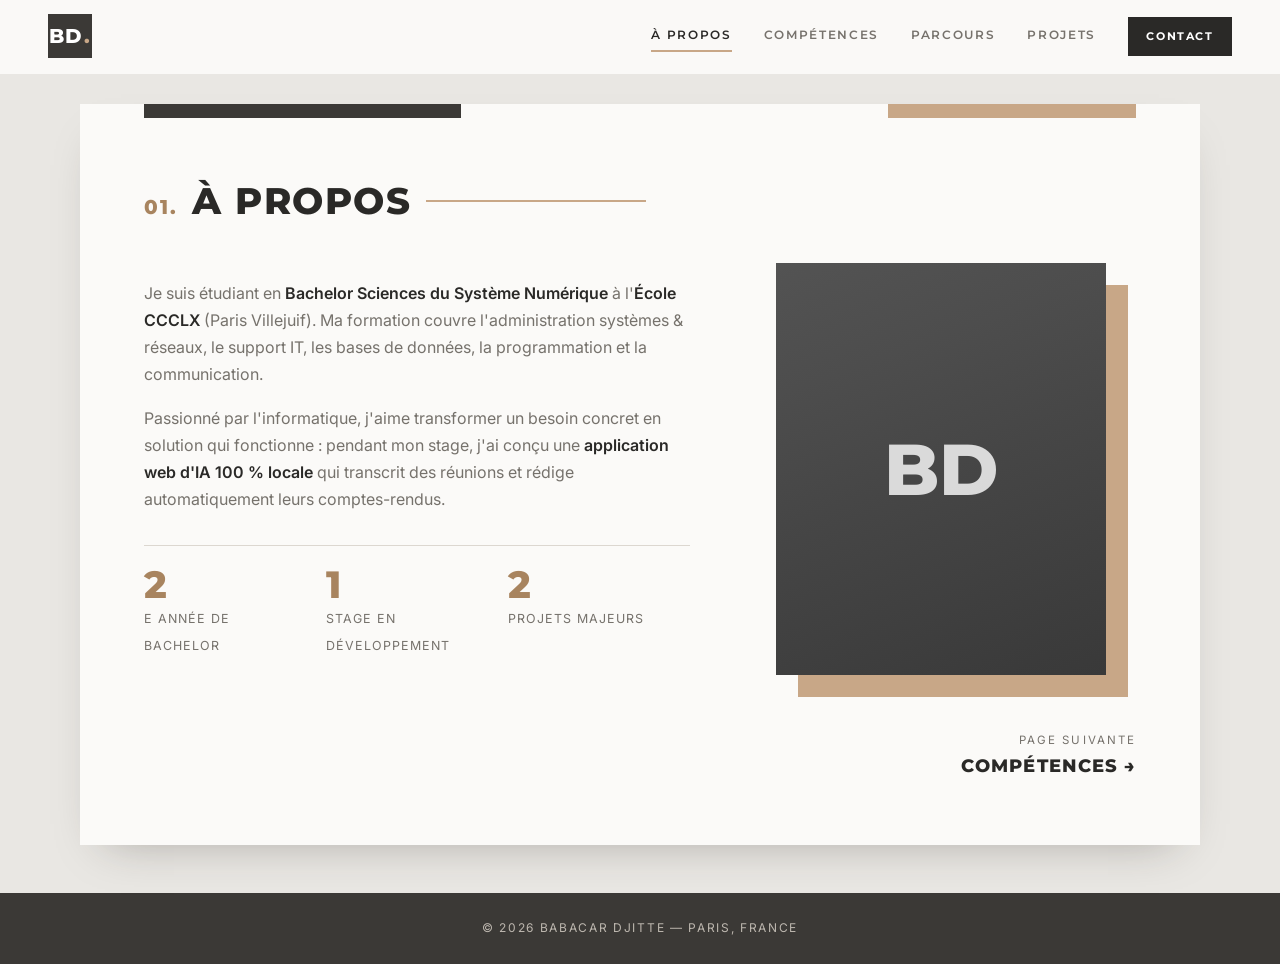
==== apropos.html @ 2a9e3a07 "Premier envoi du portfolio Site en six pages (accueil, à propos, compétences, parcours, projets, con" ====
<!doctype html>
<html lang="fr">
<head>
  <meta charset="utf-8">
  <meta name="viewport" content="width=device-width, initial-scale=1">
  <title>À propos — Babacar Djitte</title>
  <meta name="description" content="Qui est Babacar Djitte : formation, centres d'intérêt et objectifs.">
  <link rel="preconnect" href="https://fonts.googleapis.com">
  <link rel="preconnect" href="https://fonts.gstatic.com" crossorigin>
  <link href="https://fonts.googleapis.com/css2?family=Inter:wght@400;500;600&family=Montserrat:wght@600;700;800&display=swap" rel="stylesheet">
  <link rel="stylesheet" href="style.css">
</head>
<body>
  <header class="nav">
    <a href="index.html" class="logo">BD<span>.</span></a>
    <button class="nav-toggle" aria-label="Ouvrir le menu" aria-expanded="false"><span></span><span></span></button>
    <nav class="nav-links">
      <a href="apropos.html" class="active" aria-current="page">À propos</a>
      <a href="competences.html">Compétences</a>
      <a href="parcours.html">Parcours</a>
      <a href="projets.html">Projets</a>
      <a href="contact.html" class="btn btn-small">Contact</a>
    </nav>
  </header>

  <main class="page">
    <section class="section reveal">
      <h1 class="section-title"><span>01.</span> À propos</h1>
      <div class="about">
        <div class="about-text">
          <p>
            Je suis étudiant en <strong>Bachelor Sciences du Système Numérique</strong> à l'<strong>École CCCLX</strong>
            (Paris Villejuif). Ma formation couvre l'administration systèmes &amp; réseaux, le support IT,
            les bases de données, la programmation et la communication.
          </p>
          <p>
            Passionné par l'informatique, j'aime transformer un besoin concret en solution qui fonctionne :
            pendant mon stage, j'ai conçu une <strong>application web d'IA 100&nbsp;% locale</strong> qui transcrit
            des réunions et rédige automatiquement leurs comptes-rendus.
          </p>
          <div class="stats">
            <div><strong data-count="2">0</strong><span>e année de Bachelor</span></div>
            <div><strong data-count="1">0</strong><span>stage en développement</span></div>
            <div><strong data-count="2">0</strong><span>projets majeurs</span></div>
          </div>
        </div>
        <div class="about-photo">
          <!-- Ajoute photo.jpg dans le dossier puis remplace la ligne suivante par :
               <img src="photo.jpg" alt="Babacar Djitte"> -->
          <div class="photo-placeholder">BD</div>
        </div>
      </div>
      <a class="next-page" href="competences.html"><small>Page suivante</small>Compétences →</a>
    </section>
  </main>

  <footer class="footer">
    <p>© <span id="year"></span> Babacar Djitte — Paris, France</p>
  </footer>
  <script src="script.js"></script>
</body>
</html>
---- style.css ----
/* =========================================================
   Portfolio Babacar Djitte — style « magazine »
   Fond clair, anthracite, accent sable, titres en majuscules
   ========================================================= */
:root {
  --bg: #e9e7e3;        /* fond gris clair autour des pages */
  --paper: #fbfaf8;     /* feuille */
  --ink: #2a2927;       /* texte principal */
  --dark: #3b3936;      /* blocs anthracite */
  --muted: #76726c;     /* texte secondaire */
  --accent: #c8a787;    /* sable */
  --accent-d: #a8845f;  /* sable foncé */
  --line: #dcd7d0;
  --max: 1120px;
  --font: "Inter", system-ui, sans-serif;
  --font-title: "Montserrat", "Inter", sans-serif;
  --shadow: 0 20px 45px -25px rgba(40, 35, 30, .35);
}

* { box-sizing: border-box; margin: 0; padding: 0; }
html { scroll-behavior: smooth; }
body {
  background: var(--bg);
  color: var(--ink);
  font-family: var(--font);
  line-height: 1.7;
  overflow-x: hidden;
  display: flex; flex-direction: column; min-height: 100vh;
}
main { flex: 1; }
a { color: inherit; text-decoration: none; }
ul, ol { list-style: none; }
img { max-width: 100%; display: block; }
strong { font-weight: 600; }
::selection { background: var(--accent); color: #fff; }

/* ===== Boutons ===== */
.btn {
  display: inline-block;
  padding: .9rem 1.7rem;
  background: var(--ink);
  color: #fff;
  font-family: var(--font-title);
  font-size: .78rem; font-weight: 700;
  letter-spacing: .14em; text-transform: uppercase;
  border: 1px solid var(--ink);
  transition: background .2s, color .2s, border-color .2s;
}
.btn:hover { background: var(--accent-d); border-color: var(--accent-d); }
.btn-ghost { background: transparent; color: inherit; border-color: currentColor; }
.btn-ghost:hover { background: #fff; color: var(--ink); border-color: #fff; }
.btn-small { padding: .55rem 1.1rem; font-size: .7rem; }
.btn-big { padding: 1.1rem 2.4rem; }

/* ===== Navigation ===== */
.nav {
  position: fixed; inset: 0 0 auto 0; z-index: 50;
  display: flex; align-items: center; justify-content: space-between;
  padding: .9rem clamp(1rem, 5vw, 3rem);
  background: rgba(251, 250, 248, .94);
  backdrop-filter: blur(10px);
  border-bottom: 1px solid transparent;
  transition: border-color .3s;
}
.nav.scrolled { border-color: var(--line); }
.logo {
  font-family: var(--font-title); font-weight: 800; font-size: 1.25rem; letter-spacing: .06em;
  display: inline-flex; align-items: center; justify-content: center;
  width: 44px; height: 44px; background: var(--dark); color: #fff;
}
.logo span { color: var(--accent); }
.nav-links { display: flex; align-items: center; gap: 2rem; }
.nav-links a:not(.btn) {
  font-family: var(--font-title); font-size: .74rem; font-weight: 600;
  letter-spacing: .14em; text-transform: uppercase; color: var(--muted);
  padding: .3rem 0; border-bottom: 2px solid transparent; transition: .2s;
}
.nav-links a:not(.btn):hover { color: var(--ink); }
.nav-links a.active { color: var(--ink); border-color: var(--accent); }
.nav-toggle { display: none; background: none; border: 0; cursor: pointer; width: 30px; height: 22px; position: relative; }
.nav-toggle span { position: absolute; left: 0; width: 100%; height: 2px; background: var(--ink); transition: .3s; }
.nav-toggle span:first-child { top: 5px; }
.nav-toggle span:last-child { bottom: 5px; }
.nav-toggle[aria-expanded="true"] span:first-child { top: 10px; transform: rotate(45deg); }
.nav-toggle[aria-expanded="true"] span:last-child { bottom: 10px; transform: rotate(-45deg); }

/* ===== Accueil : couverture façon magazine ===== */
.cover {
  max-width: var(--max);
  margin: 6.5rem auto 3rem;
  padding: 0 clamp(1rem, 4vw, 2rem);
}
.cover-sheet {
  display: grid; grid-template-columns: 1.15fr 1fr;
  background: var(--paper);
  box-shadow: var(--shadow);
  min-height: 540px;
}
.cover-dark {
  position: relative;
  background: var(--dark); color: #fff;
  padding: clamp(2rem, 5vw, 3.5rem);
  display: flex; flex-direction: column; justify-content: center;
}
.cover-year {
  position: absolute; top: 0; right: 0;
  background: var(--paper); color: var(--ink);
  font-family: var(--font-title); font-weight: 700; font-size: .85rem;
  padding: .45rem .9rem;
}
.eyebrow {
  font-family: var(--font-title); font-size: .72rem; font-weight: 600;
  letter-spacing: .3em; text-transform: uppercase; color: var(--accent);
}
.cover h1 {
  font-family: var(--font-title); font-weight: 800;
  font-size: clamp(2.6rem, 7vw, 4.6rem);
  line-height: 1; letter-spacing: .02em; text-transform: uppercase;
  margin: .6rem 0 .4rem;
}
.cover-name {
  font-family: var(--font-title); font-weight: 600; font-size: 1rem;
  letter-spacing: .25em; text-transform: uppercase; color: #fff; opacity: .9;
}
.hero-role { font-family: var(--font); font-weight: 400; font-size: 1.05rem; color: #d6d1ca; margin: 1.4rem 0 .6rem; }
.typed { color: #fff; font-weight: 600; }
.cursor { color: var(--accent); animation: blink 1s steps(1) infinite; margin-left: 2px; }
@keyframes blink { 50% { opacity: 0; } }
.hero-text { color: #bdb7af; font-size: .95rem; max-width: 460px; }
.hero-text strong { color: #fff; }
.hero-cta { display: flex; flex-wrap: wrap; gap: .8rem; margin-top: 2rem; }
.cover-dark .btn { background: var(--accent); border-color: var(--accent); color: var(--ink); }
.cover-dark .btn:hover { background: #fff; border-color: #fff; }
.cover-dark .btn-ghost { background: transparent; color: #fff; border-color: rgba(255,255,255,.5); }
.cover-dark .btn-ghost:hover { background: #fff; color: var(--ink); }

.cover-side { display: grid; grid-template-rows: 1fr auto; }
.cover-photo {
  background: linear-gradient(160deg, #cfc9c1, #8f8981);
  display: grid; place-items: center; position: relative; overflow: hidden;
}
.cover-photo img { width: 100%; height: 100%; object-fit: cover; filter: grayscale(1); }
.cover-photo .initials {
  font-family: var(--font-title); font-weight: 800; font-size: 6rem; color: rgba(255,255,255,.75); letter-spacing: .05em;
}
.cover-contact { background: var(--accent); color: var(--ink); padding: 1.6rem 2rem; }
.cover-contact h3 {
  font-family: var(--font-title); font-size: .78rem; font-weight: 800;
  letter-spacing: .2em; text-transform: uppercase; margin-bottom: .7rem;
}
.socials { display: grid; gap: .25rem; font-size: .88rem; }
.socials a { border-bottom: 1px solid rgba(42,41,39,.35); transition: border-color .2s; }
.socials a:hover { border-color: var(--ink); }

.home-menu {
  display: grid; grid-template-columns: repeat(5, 1fr);
  gap: 1px; background: var(--line);
  margin-top: 2rem; box-shadow: var(--shadow);
}
.home-menu a {
  background: var(--paper); padding: 1.3rem 1.2rem;
  font-family: var(--font-title); font-weight: 700; font-size: .78rem;
  letter-spacing: .14em; text-transform: uppercase; transition: .2s;
}
.home-menu a span { display: block; color: var(--accent-d); font-size: 1.4rem; font-weight: 800; letter-spacing: 0; margin-bottom: .2rem; }
.home-menu a:hover { background: var(--dark); color: #fff; }
.home-menu a:hover span { color: var(--accent); }

/* ===== Pages intérieures : une « double page » de magazine ===== */
.section {
  position: relative;
  max-width: var(--max);
  margin: 6.5rem auto 3rem;
  padding: clamp(2.4rem, 5vw, 4rem) clamp(1.4rem, 5vw, 4rem);
  background: var(--paper);
  box-shadow: var(--shadow);
}
/* Les deux bandes décoratives en haut de page (anthracite + sable) */
.section::before {
  content: ""; position: absolute; top: 0; left: clamp(1.4rem, 5vw, 4rem); right: clamp(1.4rem, 5vw, 4rem); height: 14px;
  background: linear-gradient(90deg, var(--dark) 0 32%, transparent 32% 75%, var(--accent) 75% 100%);
}
.section::after { content: ""; display: block; clear: both; }

.section-title {
  font-family: var(--font-title); font-weight: 800;
  font-size: clamp(1.6rem, 4vw, 2.3rem);
  text-transform: uppercase; letter-spacing: .04em; line-height: 1.1;
  display: flex; align-items: baseline; gap: .9rem;
  margin: .8rem 0 2.6rem;
}
.section-title span { color: var(--accent-d); font-size: .55em; letter-spacing: .1em; }
.section-title::after { content: ""; flex: 1; max-width: 220px; height: 2px; background: var(--accent); align-self: center; }
.section-title.center { justify-content: center; }
.section-title.center::after { display: none; }

.reveal { opacity: 0; transform: translateY(30px); transition: opacity .7s, transform .7s; }
.reveal.visible, .page .reveal { opacity: 1; transform: none; }

.card {
  background: #fff;
  border: 1px solid var(--line);
  padding: 1.6rem;
  transition: border-color .25s, box-shadow .25s;
}
.card:hover { border-color: var(--accent); box-shadow: 0 12px 30px -20px rgba(40,35,30,.4); }
.card h3 {
  font-family: var(--font-title); font-weight: 800; font-size: .85rem;
  letter-spacing: .16em; text-transform: uppercase; margin-bottom: 1rem;
  padding-bottom: .7rem; border-bottom: 2px solid var(--accent); display: inline-block;
}

/* ===== À propos ===== */
.about { display: grid; grid-template-columns: 1.4fr 1fr; gap: 3.5rem; align-items: center; }
.about-text p { color: var(--muted); margin-bottom: 1rem; }
.about-text strong { color: var(--ink); }
.stats { display: grid; grid-template-columns: repeat(3, 1fr); margin-top: 2rem; border-top: 1px solid var(--line); }
.stats div { padding: 1.2rem 1rem 0 0; }
.stats strong { display: block; font-family: var(--font-title); font-weight: 800; font-size: 2.4rem; color: var(--accent-d); line-height: 1; }
.stats span { color: var(--muted); font-size: .78rem; text-transform: uppercase; letter-spacing: .08em; }
.about-photo { position: relative; max-width: 330px; width: 100%; justify-self: center; }
.about-photo::before {
  content: ""; position: absolute; inset: 22px -22px -22px 22px; background: var(--accent); z-index: 0;
}
.about-photo img, .photo-placeholder { position: relative; z-index: 1; aspect-ratio: 4 / 5; width: 100%; object-fit: cover; filter: grayscale(1); }
.photo-placeholder {
  display: grid; place-items: center;
  background: linear-gradient(160deg, #57534e, var(--dark));
  font-family: var(--font-title); font-size: 4.5rem; font-weight: 800; color: rgba(255,255,255,.8);
}

/* ===== Compétences ===== */
.skills { display: grid; grid-template-columns: repeat(auto-fit, minmax(230px, 1fr)); gap: 1.2rem; }
.tags { display: flex; flex-wrap: wrap; gap: .45rem; }
.tags li {
  padding: .3rem .75rem; font-size: .8rem;
  background: var(--bg); color: var(--ink); border-left: 3px solid var(--accent);
}
.tags.small li { font-size: .72rem; padding: .2rem .6rem; }

/* ===== Parcours ===== */
.timeline { position: relative; padding-left: 2.2rem; border-left: 2px solid var(--line); }
.timeline li { position: relative; margin-bottom: 2.6rem; }
.timeline li:last-child { margin-bottom: 0; }
.timeline li::before {
  content: ""; position: absolute; left: calc(-2.2rem - 8px); top: .35rem;
  width: 14px; height: 14px; background: var(--accent); border: 3px solid var(--paper);
  outline: 1px solid var(--accent);
}
.timeline time {
  font-family: var(--font-title); font-weight: 700; font-size: .72rem;
  letter-spacing: .18em; text-transform: uppercase; color: var(--accent-d);
}
.timeline h3 { font-family: var(--font-title); font-weight: 800; font-size: 1.15rem; text-transform: uppercase; letter-spacing: .02em; margin: .25rem 0; }
.timeline .where { color: var(--ink); font-weight: 500; font-size: .95rem; }
.timeline p { color: var(--muted); }

/* ===== Projets ===== */
.filters { display: flex; flex-wrap: wrap; gap: 1.6rem; margin-bottom: 2rem; border-bottom: 1px solid var(--line); }
.filters button {
  background: none; border: 0; border-bottom: 2px solid transparent; margin-bottom: -1px;
  padding: .5rem 0; cursor: pointer;
  font-family: var(--font-title); font-weight: 700; font-size: .72rem; letter-spacing: .16em; text-transform: uppercase;
  color: var(--muted); transition: .2s;
}
.filters button:hover { color: var(--ink); }
.filters button.active { color: var(--ink); border-color: var(--accent); }
.projects { display: grid; grid-template-columns: repeat(auto-fill, minmax(270px, 1fr)); gap: 1.4rem; }
.project { display: flex; flex-direction: column; padding: 0; }
.project > *:not(.project-thumb) { margin-left: 1.6rem; margin-right: 1.6rem; }
.project > :last-child { margin-bottom: 1.6rem; }
.project.hidden { display: none; }
.project-thumb {
  height: 170px; margin-bottom: 1.4rem;
  background: var(--dark);
  display: grid; place-items: center; font-size: 3rem; filter: grayscale(1) contrast(1.1);
  position: relative;
}
.project:nth-child(2) .project-thumb { background: var(--accent); }
.project:nth-child(3) .project-thumb { background: #8d877f; }
.project-kind {
  color: var(--accent-d); font-family: var(--font-title); font-size: .68rem; font-weight: 700;
  text-transform: uppercase; letter-spacing: .2em; margin-bottom: .3rem;
}
.project h3 { border: 0; padding: 0; display: block; letter-spacing: .06em; font-size: 1rem; margin-bottom: .6rem; }
.project p { color: var(--muted); font-size: .93rem; margin-bottom: 1rem; }
.bullets { margin-bottom: 1.2rem; display: grid; gap: .45rem; }
.bullets li { position: relative; padding-left: 1.1rem; color: var(--muted); font-size: .88rem; }
.bullets li::before { content: ""; position: absolute; left: 0; top: .6em; width: 6px; height: 6px; background: var(--accent); }
.bullets strong { color: var(--ink); }
.project.featured { grid-column: span 2; display: grid; grid-template-columns: 1fr 1.3fr; }
.project.featured .project-thumb { grid-row: 1 / span 6; height: auto; min-height: 100%; margin: 0; }
.project.featured > *:not(.project-thumb) { grid-column: 2; }
.project.featured .project-kind { margin-top: 1.6rem; }

/* ===== Contact ===== */
.contact { text-align: center; background: var(--dark); color: #fff; max-width: 820px; }
.contact::before { background: linear-gradient(90deg, var(--accent) 0 32%, transparent 32% 75%, var(--paper) 75% 100%); }
.contact .section-title { color: #fff; }
.contact .section-title span { color: var(--accent); }
.contact p { color: #cfc9c1; font-size: 1.05rem; margin: 0 auto 2.2rem; max-width: 560px; }
.contact p strong { color: #fff; }
.contact .btn { background: var(--accent); border-color: var(--accent); color: var(--ink); }
.contact .btn:hover { background: #fff; border-color: #fff; }
.contact .contact-mail { margin: 1.2rem auto 0; font-size: .92rem; }
.contact .contact-mail a { border-bottom: 1px solid var(--accent); }
.page-center { display: flex; align-items: center; }
.page-center .section { width: 100%; }

/* ===== Lien « page suivante » ===== */
.next-page {
  display: inline-flex; flex-direction: column; align-items: flex-end; float: right; margin-top: 3.5rem;
  font-family: var(--font-title); font-weight: 800; font-size: 1.1rem; text-transform: uppercase; letter-spacing: .06em;
  transition: color .2s;
}
.next-page small { font-family: var(--font); font-weight: 400; font-size: .72rem; letter-spacing: .18em; color: var(--muted); }
.next-page:hover { color: var(--accent-d); }

/* ===== Pied de page ===== */
.footer {
  background: var(--dark); color: #bdb7af; text-align: center; padding: 1.6rem 1rem;
  font-size: .75rem; letter-spacing: .14em; text-transform: uppercase;
}

/* ===== Responsive ===== */
@media (max-width: 860px) {
  .nav-toggle { display: block; }
  .nav-links {
    position: fixed; top: 62px; left: 0; right: 0;
    flex-direction: column; gap: 1.3rem; padding: 2rem;
    background: var(--paper); border-bottom: 1px solid var(--line);
    transform: translateY(-130%); transition: transform .35s;
  }
  .nav-links.open { transform: none; }
  .cover-sheet { grid-template-columns: 1fr; }
  .cover-photo { min-height: 240px; }
  .home-menu { grid-template-columns: repeat(2, 1fr); }
  .home-menu a:last-child { grid-column: span 2; }
  .about { grid-template-columns: 1fr; }
  .about-photo { max-width: 230px; order: -1; margin-bottom: 1rem; }
  .project.featured { grid-column: auto; display: flex; }
  .project.featured .project-thumb { height: 170px; margin-bottom: 1.4rem; }
  .project.featured .project-kind { margin-top: 0; }
  .section, .cover { margin-left: 1rem; margin-right: 1rem; }
  .cover { padding: 0; margin-top: 5.5rem; }
  .section { margin-top: 5.5rem; }
}

@media (prefers-reduced-motion: reduce) {
  *, *::before, *::after { animation: none !important; transition: none !important; }
  .reveal { opacity: 1; transform: none; }
}

/* ===== QR codes (page Contact) ===== */
.qr-codes { display: flex; justify-content: center; flex-wrap: wrap; gap: 1.6rem; margin-top: 2.6rem; padding-top: 2.2rem; border-top: 1px solid rgba(255,255,255,.12); }
.qr-codes figure { display: grid; gap: .6rem; justify-items: center; }
.qr-codes img { width: 180px; height: auto; box-shadow: 0 14px 30px -18px rgba(0,0,0,.6); }
.qr-codes figcaption { font-family: var(--font-title); font-size: .68rem; font-weight: 700; letter-spacing: .16em; text-transform: uppercase; }
.qr-codes figcaption a { color: var(--accent); border-bottom: 1px solid var(--accent); }
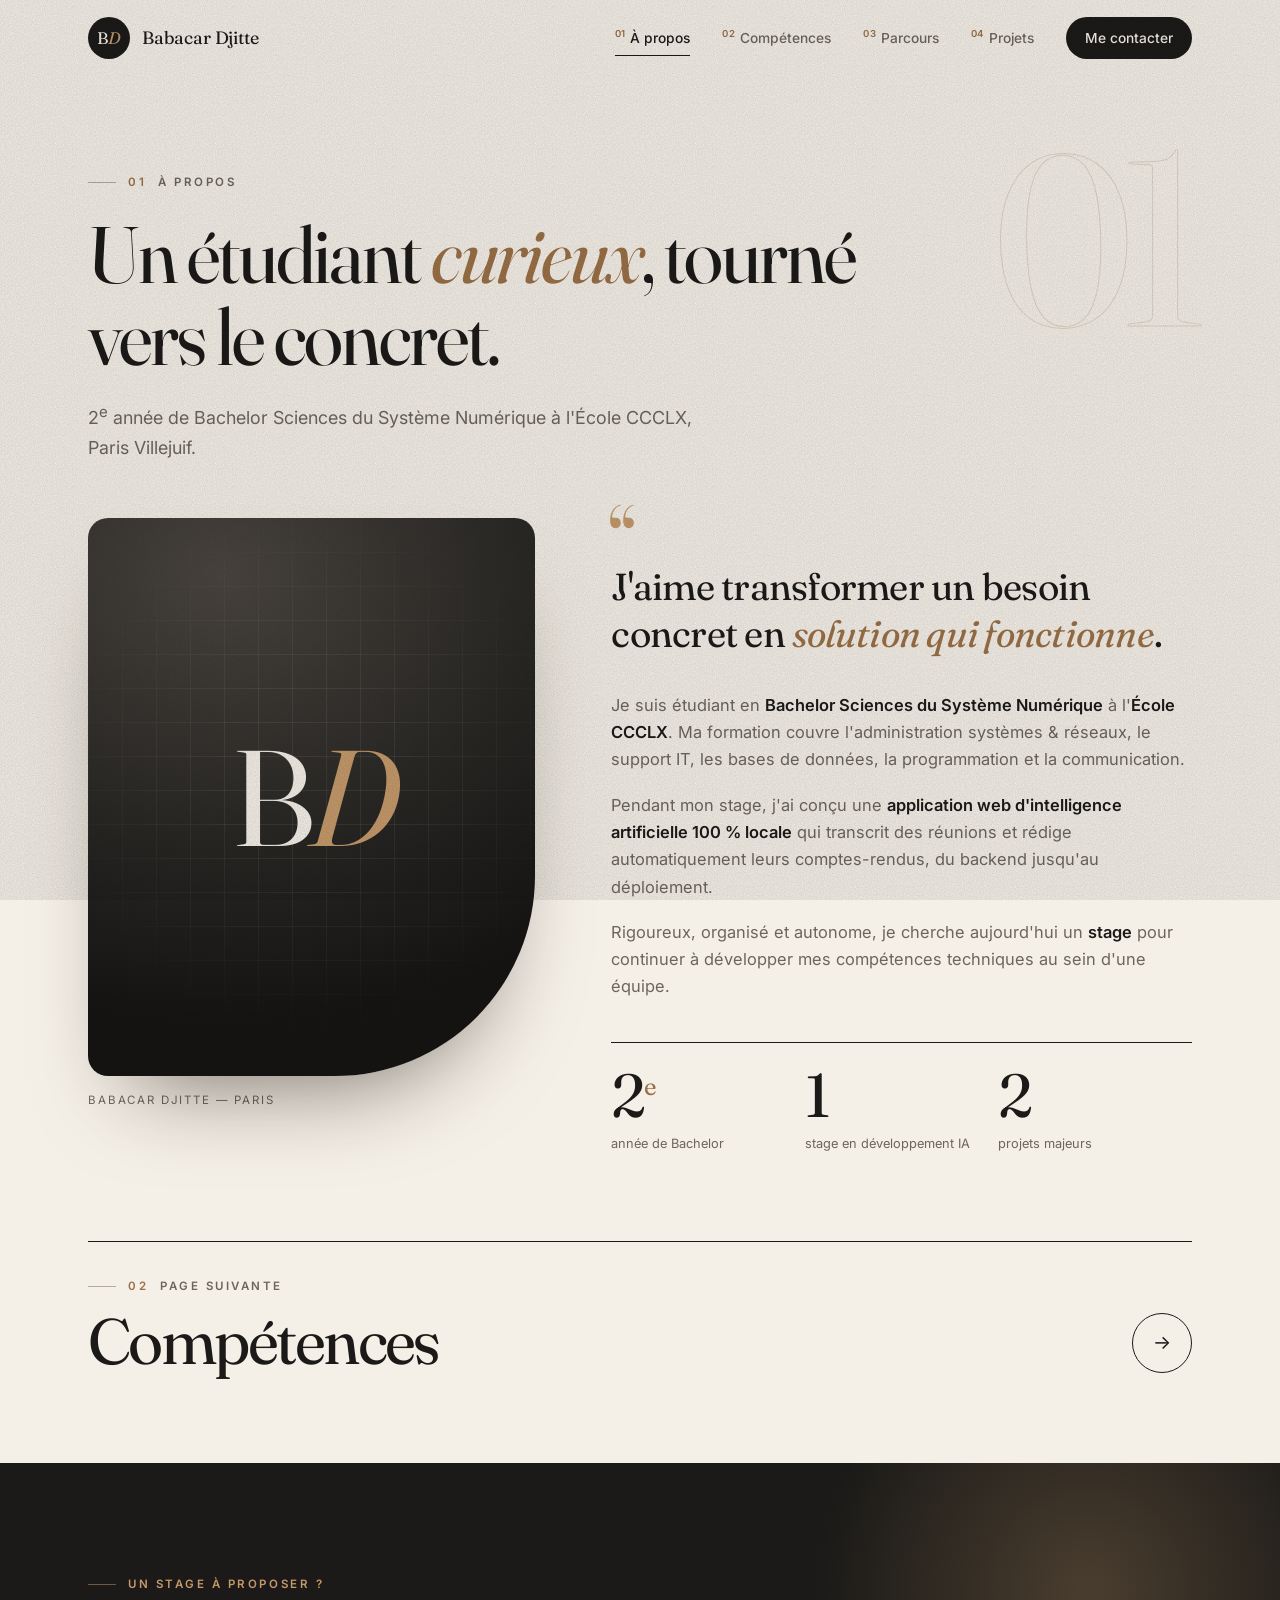
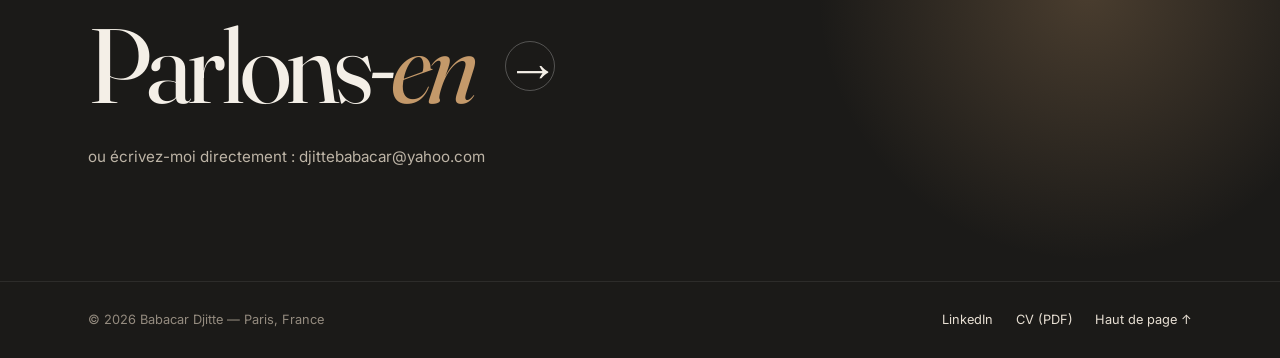
==== commit 1eb364f8: "Refonte visuelle : direction artistique éditoriale - Typographie Fraunces (serif) + Inter, papier cr" ====
--- a/apropos.html
+++ b/apropos.html
@@ -2,60 +2,111 @@
 <html lang="fr">
 <head>
   <meta charset="utf-8">
-  <meta name="viewport" content="width=device-width, initial-scale=1">
+  <meta name="viewport" content="width=device-width, initial-scale=1, viewport-fit=cover">
+  <meta name="theme-color" content="#f4efe7">
   <title>À propos — Babacar Djitte</title>
-  <meta name="description" content="Qui est Babacar Djitte : formation, centres d'intérêt et objectifs.">
+  <meta name="description" content="Qui est Babacar Djitte : étudiant en Bachelor Sciences du Système Numérique à l'École CCCLX, passionné par l'informatique.">
+  <meta property="og:type" content="website">
+  <meta property="og:site_name" content="Babacar Djitte — Portfolio">
+  <meta property="og:title" content="À propos — Babacar Djitte">
+  <meta property="og:description" content="Étudiant en systèmes numériques à Paris, passionné par l'informatique et tourné vers le concret.">
+  <meta property="og:url" content="https://babacardjitte38-cyber.github.io/apropos.html">
+  <meta property="og:image" content="https://babacardjitte38-cyber.github.io/og-image.png">
+  <meta property="og:image:width" content="1200">
+  <meta property="og:image:height" content="630">
+  <meta name="twitter:card" content="summary_large_image">
+  <link rel="icon" href="favicon.svg" type="image/svg+xml">
+  <link rel="apple-touch-icon" href="apple-touch-icon.png">
   <link rel="preconnect" href="https://fonts.googleapis.com">
   <link rel="preconnect" href="https://fonts.gstatic.com" crossorigin>
-  <link href="https://fonts.googleapis.com/css2?family=Inter:wght@400;500;600&family=Montserrat:wght@600;700;800&display=swap" rel="stylesheet">
+  <link href="https://fonts.googleapis.com/css2?family=Fraunces:ital,opsz,wght@0,9..144,400;0,9..144,500;1,9..144,400&family=Inter:wght@400;500;600&display=swap" rel="stylesheet">
   <link rel="stylesheet" href="style.css">
+  <script>document.documentElement.classList.add("js")</script>
 </head>
 <body>
+  <div class="progress" aria-hidden="true"></div>
+
   <header class="nav">
-    <a href="index.html" class="logo">BD<span>.</span></a>
-    <button class="nav-toggle" aria-label="Ouvrir le menu" aria-expanded="false"><span></span><span></span></button>
-    <nav class="nav-links">
-      <a href="apropos.html" class="active" aria-current="page">À propos</a>
-      <a href="competences.html">Compétences</a>
-      <a href="parcours.html">Parcours</a>
-      <a href="projets.html">Projets</a>
-      <a href="contact.html" class="btn btn-small">Contact</a>
-    </nav>
+    <div class="nav-inner wrap">
+      <a href="index.html" class="brand">
+        <span class="brand-mark">B<em>D</em></span>
+        <span class="brand-name">Babacar Djitte</span>
+      </a>
+      <nav class="nav-links" id="menu" aria-label="Navigation principale">
+        <a href="apropos.html" aria-current="page"><sup>01</sup>À propos</a>
+        <a href="competences.html"><sup>02</sup>Compétences</a>
+        <a href="parcours.html"><sup>03</sup>Parcours</a>
+        <a href="projets.html"><sup>04</sup>Projets</a>
+        <a href="contact.html" class="nav-cta">Me contacter</a>
+      </nav>
+      <button class="nav-toggle" aria-label="Ouvrir le menu" aria-expanded="false" aria-controls="menu"><span></span><span></span></button>
+    </div>
   </header>
 
-  <main class="page">
-    <section class="section reveal">
-      <h1 class="section-title"><span>01.</span> À propos</h1>
-      <div class="about">
-        <div class="about-text">
-          <p>
-            Je suis étudiant en <strong>Bachelor Sciences du Système Numérique</strong> à l'<strong>École CCCLX</strong>
-            (Paris Villejuif). Ma formation couvre l'administration systèmes &amp; réseaux, le support IT,
-            les bases de données, la programmation et la communication.
-          </p>
-          <p>
-            Passionné par l'informatique, j'aime transformer un besoin concret en solution qui fonctionne :
-            pendant mon stage, j'ai conçu une <strong>application web d'IA 100&nbsp;% locale</strong> qui transcrit
-            des réunions et rédige automatiquement leurs comptes-rendus.
-          </p>
-          <div class="stats">
-            <div><strong data-count="2">0</strong><span>e année de Bachelor</span></div>
-            <div><strong data-count="1">0</strong><span>stage en développement</span></div>
-            <div><strong data-count="2">0</strong><span>projets majeurs</span></div>
+  <main>
+    <section class="page-hero wrap">
+      <span class="page-num" aria-hidden="true">01</span>
+      <p class="kicker"><span>01</span> À propos</p>
+      <h1 class="display">Un étudiant <em>curieux</em>, tourné vers le concret.</h1>
+      <p class="lede">2<sup>e</sup> année de Bachelor Sciences du Système Numérique à l'École CCCLX, Paris Villejuif.</p>
+    </section>
+
+    <section class="wrap">
+      <div class="about-grid">
+        <figure class="about-photo reveal">
+          <div class="portrait">
+            <!-- Pour ajouter ta photo : <img src="photo.jpg" alt="Babacar Djitte"> -->
+            <span class="portrait-grid" aria-hidden="true"></span>
+            <span class="portrait-mono" aria-hidden="true">B<em>D</em></span>
+          </div>
+          <figcaption>Babacar Djitte — Paris</figcaption>
+        </figure>
+
+        <div>
+          <p class="pullquote reveal">J'aime transformer un besoin concret en <em>solution qui fonctionne</em>.</p>
+          <div class="prose reveal" data-d="1">
+            <p>
+              Je suis étudiant en <strong>Bachelor Sciences du Système Numérique</strong> à l'<strong>École CCCLX</strong>.
+              Ma formation couvre l'administration systèmes &amp; réseaux, le support IT, les bases de données,
+              la programmation et la communication.
+            </p>
+            <p>
+              Pendant mon stage, j'ai conçu une <strong>application web d'intelligence artificielle 100&nbsp;% locale</strong>
+              qui transcrit des réunions et rédige automatiquement leurs comptes-rendus, du backend jusqu'au déploiement.
+            </p>
+            <p>
+              Rigoureux, organisé et autonome, je cherche aujourd'hui un <strong>stage</strong> pour continuer à
+              développer mes compétences techniques au sein d'une équipe.
+            </p>
+          </div>
+          <div class="stats reveal" data-d="2">
+            <div><strong>2<sup>e</sup></strong><span>année de Bachelor</span></div>
+            <div><strong data-count="1">1</strong><span>stage en développement IA</span></div>
+            <div><strong data-count="2">2</strong><span>projets majeurs</span></div>
           </div>
         </div>
-        <div class="about-photo">
-          <!-- Ajoute photo.jpg dans le dossier puis remplace la ligne suivante par :
-               <img src="photo.jpg" alt="Babacar Djitte"> -->
-          <div class="photo-placeholder">BD</div>
-        </div>
       </div>
-      <a class="next-page" href="competences.html"><small>Page suivante</small>Compétences →</a>
+
+      <a class="next reveal" href="competences.html">
+        <span><span class="kicker"><span>02</span> Page suivante</span><span class="next-title">Compétences</span></span>
+        <i>→</i>
+      </a>
     </section>
   </main>
 
+  <section class="cta-band">
+    <div class="wrap">
+      <p class="kicker">Un stage à proposer ?</p>
+      <a href="contact.html" class="cta-big"><span>Parlons-<em>en</em></span> <i>→</i></a>
+      <p class="mail">ou écrivez-moi directement : <a class="u" href="mailto:djittebabacar@yahoo.com">djittebabacar@yahoo.com</a></p>
+    </div>
+  </section>
+
   <footer class="footer">
-    <p>© <span id="year"></span> Babacar Djitte — Paris, France</p>
+    <div class="wrap">
+      <p>© <span id="year"></span> Babacar Djitte — Paris, France</p>
+      <nav aria-label="Liens"><a class="u" href="https://www.linkedin.com/in/babacar-djitte-8b0a7b388/" target="_blank" rel="noopener">LinkedIn</a><a class="u" href="cv.pdf" download="CV_Babacar_Djitte.pdf">CV (PDF)</a><a class="u" href="#" data-top>Haut de page ↑</a></nav>
+    </div>
   </footer>
   <script src="script.js"></script>
 </body>
--- a/style.css
+++ b/style.css
@@ -1,359 +1,609 @@
 /* =========================================================
-   Portfolio Babacar Djitte — style « magazine »
-   Fond clair, anthracite, accent sable, titres en majuscules
+   Portfolio — Babacar Djitte
+   Direction artistique : magazine éditorial haut de gamme
+   Serif « Fraunces » + « Inter », papier crème, encre, sable
    ========================================================= */
+
 :root {
-  --bg: #e9e7e3;        /* fond gris clair autour des pages */
-  --paper: #fbfaf8;     /* feuille */
-  --ink: #2a2927;       /* texte principal */
-  --dark: #3b3936;      /* blocs anthracite */
-  --muted: #76726c;     /* texte secondaire */
-  --accent: #c8a787;    /* sable */
-  --accent-d: #a8845f;  /* sable foncé */
-  --line: #dcd7d0;
-  --max: 1120px;
-  --font: "Inter", system-ui, sans-serif;
-  --font-title: "Montserrat", "Inter", sans-serif;
-  --shadow: 0 20px 45px -25px rgba(40, 35, 30, .35);
-}
-
-* { box-sizing: border-box; margin: 0; padding: 0; }
-html { scroll-behavior: smooth; }
+  --paper: #f4efe7;
+  --paper-2: #ebe4d8;
+  --card: #fbf8f3;
+  --ink: #1b1a18;
+  --ink-2: #2b2926;
+  --muted: #6c665d;
+  --line: #dcd3c5;
+  --sand: #c4996a;
+  --sand-deep: #9a7046;
+  --sand-soft: #eadbc6;
+  --green: #4f9d69;
+
+  --serif: "Fraunces", Georgia, "Times New Roman", serif;
+  --sans: "Inter", system-ui, -apple-system, "Segoe UI", sans-serif;
+  --wrap: 1200px;
+  --gutter: clamp(1.25rem, 4vw, 3rem);
+  --ease: cubic-bezier(.2, .7, .1, 1);
+}
+
+/* ---------- Base ---------- */
+*, *::before, *::after { box-sizing: border-box; margin: 0; padding: 0; }
+html { scroll-behavior: smooth; -webkit-text-size-adjust: 100%; }
 body {
-  background: var(--bg);
+  background: var(--paper);
   color: var(--ink);
-  font-family: var(--font);
-  line-height: 1.7;
+  font-family: var(--sans);
+  font-size: 1rem;
+  line-height: 1.65;
+  -webkit-font-smoothing: antialiased;
   overflow-x: hidden;
   display: flex; flex-direction: column; min-height: 100vh;
 }
-main { flex: 1; }
+/* grain de papier */
+body::before {
+  content: ""; position: fixed; inset: 0; z-index: 100; pointer-events: none;
+  opacity: .28; mix-blend-mode: multiply;
+  background-image: url("data:image/svg+xml,%3Csvg xmlns='http://www.w3.org/2000/svg' width='160' height='160'%3E%3Cfilter id='n'%3E%3CfeTurbulence type='fractalNoise' baseFrequency='.9' numOctaves='2' stitchTiles='stitch'/%3E%3CfeColorMatrix values='0 0 0 0 0 0 0 0 0 0 0 0 0 0 0 0 0 0 .5 0'/%3E%3C/filter%3E%3Crect width='100%25' height='100%25' filter='url(%23n)'/%3E%3C/svg%3E");
+}
+main { flex: 1; animation: pagein .7s var(--ease) both; }
+body.leaving main { opacity: 0; transform: translateY(-8px); transition: opacity .25s, transform .25s; }
+@keyframes pagein { from { opacity: 0; transform: translateY(10px); } to { opacity: 1; transform: none; } }
+
 a { color: inherit; text-decoration: none; }
 ul, ol { list-style: none; }
-img { max-width: 100%; display: block; }
+img, svg { display: block; max-width: 100%; }
+em { font-style: italic; }
 strong { font-weight: 600; }
-::selection { background: var(--accent); color: #fff; }
-
-/* ===== Boutons ===== */
+::selection { background: var(--sand); color: #fff; }
+a, button { -webkit-tap-highlight-color: transparent; }
+:focus-visible { outline: 2px solid var(--sand-deep); outline-offset: 3px; border-radius: 4px; }
+body.menu-open { overflow: hidden; }
+
+.wrap { width: 100%; max-width: var(--wrap); margin-inline: auto; padding-inline: var(--gutter); }
+.section { padding-block: clamp(4rem, 9vw, 7.5rem); }
+
+/* ---------- Typographie ---------- */
+.kicker {
+  display: flex; align-items: center; gap: .75rem;
+  font-size: .72rem; font-weight: 600; letter-spacing: .22em; text-transform: uppercase;
+  color: var(--muted);
+}
+.kicker::before { content: ""; width: 28px; height: 1px; background: currentColor; opacity: .5; }
+.kicker span { color: var(--sand-deep); }
+.display {
+  font-family: var(--serif); font-weight: 400;
+  font-size: clamp(2.5rem, 6.4vw, 5rem);
+  line-height: 1.03; letter-spacing: -.025em;
+  font-variation-settings: "opsz" 144;
+}
+.display-sm {
+  font-family: var(--serif); font-weight: 400;
+  font-size: clamp(1.9rem, 3.8vw, 3rem);
+  line-height: 1.08; letter-spacing: -.02em;
+  font-variation-settings: "opsz" 144;
+}
+.display em, .display-sm em { color: var(--sand-deep); }
+.lede { font-size: clamp(1.02rem, 1.4vw, 1.18rem); color: var(--muted); max-width: 620px; }
+
+/* ---------- Boutons & liens ---------- */
 .btn {
-  display: inline-block;
-  padding: .9rem 1.7rem;
-  background: var(--ink);
-  color: #fff;
-  font-family: var(--font-title);
-  font-size: .78rem; font-weight: 700;
-  letter-spacing: .14em; text-transform: uppercase;
-  border: 1px solid var(--ink);
-  transition: background .2s, color .2s, border-color .2s;
-}
-.btn:hover { background: var(--accent-d); border-color: var(--accent-d); }
-.btn-ghost { background: transparent; color: inherit; border-color: currentColor; }
-.btn-ghost:hover { background: #fff; color: var(--ink); border-color: #fff; }
-.btn-small { padding: .55rem 1.1rem; font-size: .7rem; }
-.btn-big { padding: 1.1rem 2.4rem; }
-
-/* ===== Navigation ===== */
+  display: inline-flex; align-items: center; justify-content: center; gap: .7rem;
+  padding: 1rem 1.6rem; border-radius: 999px;
+  background: var(--ink); color: var(--paper); border: 1px solid var(--ink);
+  font-size: .88rem; font-weight: 600; letter-spacing: .01em;
+  transition: background .3s, color .3s, border-color .3s;
+}
+.btn i { font-style: normal; transition: transform .35s var(--ease); }
+.btn:hover { background: var(--sand-deep); border-color: var(--sand-deep); color: #fff; }
+.btn:hover i { transform: translateX(4px); }
+.btn-line { background: transparent; color: var(--ink); }
+.btn-line:hover { background: var(--ink); border-color: var(--ink); }
+.btn-light { background: var(--paper); color: var(--ink); border-color: var(--paper); }
+.btn-light:hover { background: var(--sand); border-color: var(--sand); color: var(--ink); }
+
+.u {
+  background: linear-gradient(currentColor, currentColor) 0 100% / 0 1px no-repeat;
+  transition: background-size .4s var(--ease);
+}
+.u:hover { background-size: 100% 1px; }
+
+/* ---------- Barre de progression ---------- */
+.progress {
+  position: fixed; top: 0; left: 0; z-index: 60;
+  width: 100%; height: 2px; background: var(--sand-deep);
+  transform-origin: 0 50%; transform: scaleX(0);
+}
+
+/* ---------- Navigation ---------- */
 .nav {
-  position: fixed; inset: 0 0 auto 0; z-index: 50;
-  display: flex; align-items: center; justify-content: space-between;
-  padding: .9rem clamp(1rem, 5vw, 3rem);
-  background: rgba(251, 250, 248, .94);
-  backdrop-filter: blur(10px);
+  position: sticky; top: 0; z-index: 50;
   border-bottom: 1px solid transparent;
-  transition: border-color .3s;
-}
-.nav.scrolled { border-color: var(--line); }
-.logo {
-  font-family: var(--font-title); font-weight: 800; font-size: 1.25rem; letter-spacing: .06em;
-  display: inline-flex; align-items: center; justify-content: center;
-  width: 44px; height: 44px; background: var(--dark); color: #fff;
-}
-.logo span { color: var(--accent); }
+  transition: background .3s, border-color .3s;
+}
+.nav.scrolled {
+  background: rgba(244, 239, 231, .86);
+  -webkit-backdrop-filter: blur(14px); backdrop-filter: blur(14px);
+  border-color: var(--line);
+}
+.nav-inner { display: flex; align-items: center; justify-content: space-between; gap: 2rem; height: 76px; }
+.brand { display: flex; align-items: center; gap: .75rem; position: relative; z-index: 2; }
+.brand-mark {
+  width: 42px; height: 42px; border-radius: 50%;
+  display: flex; align-items: center; justify-content: center; line-height: 1;
+  background: var(--ink); color: var(--paper);
+  font-family: var(--serif); font-size: 1.05rem; letter-spacing: -.02em;
+  transition: transform .5s var(--ease);
+}
+.brand-mark em { color: var(--sand); }
+.brand:hover .brand-mark { transform: rotate(-12deg); }
+.brand-name { font-family: var(--serif); font-size: 1.12rem; letter-spacing: -.01em; }
+
 .nav-links { display: flex; align-items: center; gap: 2rem; }
-.nav-links a:not(.btn) {
-  font-family: var(--font-title); font-size: .74rem; font-weight: 600;
-  letter-spacing: .14em; text-transform: uppercase; color: var(--muted);
-  padding: .3rem 0; border-bottom: 2px solid transparent; transition: .2s;
-}
-.nav-links a:not(.btn):hover { color: var(--ink); }
-.nav-links a.active { color: var(--ink); border-color: var(--accent); }
-.nav-toggle { display: none; background: none; border: 0; cursor: pointer; width: 30px; height: 22px; position: relative; }
-.nav-toggle span { position: absolute; left: 0; width: 100%; height: 2px; background: var(--ink); transition: .3s; }
-.nav-toggle span:first-child { top: 5px; }
-.nav-toggle span:last-child { bottom: 5px; }
-.nav-toggle[aria-expanded="true"] span:first-child { top: 10px; transform: rotate(45deg); }
-.nav-toggle[aria-expanded="true"] span:last-child { bottom: 10px; transform: rotate(-45deg); }
-
-/* ===== Accueil : couverture façon magazine ===== */
-.cover {
-  max-width: var(--max);
-  margin: 6.5rem auto 3rem;
-  padding: 0 clamp(1rem, 4vw, 2rem);
-}
-.cover-sheet {
-  display: grid; grid-template-columns: 1.15fr 1fr;
-  background: var(--paper);
-  box-shadow: var(--shadow);
-  min-height: 540px;
-}
-.cover-dark {
-  position: relative;
-  background: var(--dark); color: #fff;
-  padding: clamp(2rem, 5vw, 3.5rem);
-  display: flex; flex-direction: column; justify-content: center;
-}
-.cover-year {
-  position: absolute; top: 0; right: 0;
-  background: var(--paper); color: var(--ink);
-  font-family: var(--font-title); font-weight: 700; font-size: .85rem;
-  padding: .45rem .9rem;
-}
-.eyebrow {
-  font-family: var(--font-title); font-size: .72rem; font-weight: 600;
-  letter-spacing: .3em; text-transform: uppercase; color: var(--accent);
-}
-.cover h1 {
-  font-family: var(--font-title); font-weight: 800;
-  font-size: clamp(2.6rem, 7vw, 4.6rem);
-  line-height: 1; letter-spacing: .02em; text-transform: uppercase;
-  margin: .6rem 0 .4rem;
-}
-.cover-name {
-  font-family: var(--font-title); font-weight: 600; font-size: 1rem;
-  letter-spacing: .25em; text-transform: uppercase; color: #fff; opacity: .9;
-}
-.hero-role { font-family: var(--font); font-weight: 400; font-size: 1.05rem; color: #d6d1ca; margin: 1.4rem 0 .6rem; }
-.typed { color: #fff; font-weight: 600; }
-.cursor { color: var(--accent); animation: blink 1s steps(1) infinite; margin-left: 2px; }
+.nav-links a {
+  position: relative; padding: .4rem 0;
+  font-size: .86rem; font-weight: 500; color: var(--muted);
+  transition: color .2s;
+}
+.nav-links a sup { font-size: .6rem; font-weight: 600; color: var(--sand-deep); margin-right: .3rem; letter-spacing: .05em; }
+.nav-links a::after {
+  content: ""; position: absolute; left: 0; right: 0; bottom: 0; height: 1px; background: var(--ink);
+  transform: scaleX(0); transform-origin: right; transition: transform .4s var(--ease);
+}
+.nav-links a:hover, .nav-links a[aria-current="page"] { color: var(--ink); }
+.nav-links a:hover::after, .nav-links a[aria-current="page"]::after { transform: scaleX(1); transform-origin: left; }
+.nav-links .nav-cta { padding: .62rem 1.2rem; border-radius: 999px; background: var(--ink); color: var(--paper); }
+.nav-links .nav-cta::after { display: none; }
+.nav-links .nav-cta:hover, .nav-links .nav-cta[aria-current="page"] { background: var(--sand-deep); color: #fff; }
+
+.nav-toggle {
+  display: none; position: relative; z-index: 2;
+  width: 46px; height: 46px; border-radius: 50%;
+  border: 1px solid var(--line); background: var(--card); cursor: pointer;
+}
+.nav-toggle span { position: absolute; left: 13px; width: 18px; height: 1.5px; background: var(--ink); transition: transform .35s var(--ease), top .35s var(--ease), background .3s; }
+.nav-toggle span:first-child { top: 18px; }
+.nav-toggle span:last-child { top: 26px; }
+.nav-toggle[aria-expanded="true"] span:first-child { top: 22px; transform: rotate(45deg); }
+.nav-toggle[aria-expanded="true"] span:last-child { top: 22px; transform: rotate(-45deg); }
+
+/* ---------- Accueil : hero ---------- */
+.hero {
+  display: grid; grid-template-columns: 1.25fr 1fr; align-items: center;
+  gap: clamp(2rem, 6vw, 5.5rem);
+  padding-top: clamp(2rem, 6vw, 4.5rem); padding-bottom: clamp(3.5rem, 8vw, 6.5rem);
+}
+.badge {
+  display: inline-flex; align-items: center; gap: .6rem;
+  padding: .45rem 1rem .45rem .8rem; margin-bottom: 2rem;
+  border: 1px solid var(--line); border-radius: 999px; background: var(--card);
+  font-size: .78rem; font-weight: 500;
+}
+.dot { width: 8px; height: 8px; border-radius: 50%; background: var(--green); animation: pulse 2.2s infinite; }
+@keyframes pulse {
+  0% { box-shadow: 0 0 0 0 rgba(79, 157, 105, .5); }
+  70%, 100% { box-shadow: 0 0 0 9px rgba(79, 157, 105, 0); }
+}
+.hero-title {
+  font-family: var(--serif); font-weight: 400;
+  font-size: clamp(3.6rem, 10.5vw, 8.4rem);
+  line-height: .92; letter-spacing: -.05em;
+  font-variation-settings: "opsz" 144;
+  margin: 1.2rem 0 1.8rem;
+}
+.hero-title .line { display: block; overflow: hidden; padding-bottom: .06em; }
+.hero-title .line > span { display: inline-block; animation: rise 1.1s var(--ease) both; }
+.hero-title .line:nth-child(2) { padding-left: .9em; }
+.hero-title .line:nth-child(2) > span { animation-delay: .12s; }
+.hero-title em { color: var(--sand-deep); }
+@keyframes rise { from { transform: translateY(105%); } to { transform: none; } }
+.hero-role { font-size: clamp(1.05rem, 1.6vw, 1.25rem); color: var(--muted); max-width: 520px; margin-bottom: 2.3rem; min-height: 3.3em; }
+.typed { color: var(--ink); font-weight: 500; }
+.cursor { display: inline-block; width: 2px; height: 1.05em; margin-left: 3px; vertical-align: -.15em; background: var(--sand-deep); animation: blink 1s steps(1) infinite; }
 @keyframes blink { 50% { opacity: 0; } }
-.hero-text { color: #bdb7af; font-size: .95rem; max-width: 460px; }
-.hero-text strong { color: #fff; }
-.hero-cta { display: flex; flex-wrap: wrap; gap: .8rem; margin-top: 2rem; }
-.cover-dark .btn { background: var(--accent); border-color: var(--accent); color: var(--ink); }
-.cover-dark .btn:hover { background: #fff; border-color: #fff; }
-.cover-dark .btn-ghost { background: transparent; color: #fff; border-color: rgba(255,255,255,.5); }
-.cover-dark .btn-ghost:hover { background: #fff; color: var(--ink); }
-
-.cover-side { display: grid; grid-template-rows: 1fr auto; }
-.cover-photo {
-  background: linear-gradient(160deg, #cfc9c1, #8f8981);
-  display: grid; place-items: center; position: relative; overflow: hidden;
-}
-.cover-photo img { width: 100%; height: 100%; object-fit: cover; filter: grayscale(1); }
-.cover-photo .initials {
-  font-family: var(--font-title); font-weight: 800; font-size: 6rem; color: rgba(255,255,255,.75); letter-spacing: .05em;
-}
-.cover-contact { background: var(--accent); color: var(--ink); padding: 1.6rem 2rem; }
-.cover-contact h3 {
-  font-family: var(--font-title); font-size: .78rem; font-weight: 800;
-  letter-spacing: .2em; text-transform: uppercase; margin-bottom: .7rem;
-}
-.socials { display: grid; gap: .25rem; font-size: .88rem; }
-.socials a { border-bottom: 1px solid rgba(42,41,39,.35); transition: border-color .2s; }
-.socials a:hover { border-color: var(--ink); }
-
-.home-menu {
-  display: grid; grid-template-columns: repeat(5, 1fr);
-  gap: 1px; background: var(--line);
-  margin-top: 2rem; box-shadow: var(--shadow);
-}
-.home-menu a {
-  background: var(--paper); padding: 1.3rem 1.2rem;
-  font-family: var(--font-title); font-weight: 700; font-size: .78rem;
-  letter-spacing: .14em; text-transform: uppercase; transition: .2s;
-}
-.home-menu a span { display: block; color: var(--accent-d); font-size: 1.4rem; font-weight: 800; letter-spacing: 0; margin-bottom: .2rem; }
-.home-menu a:hover { background: var(--dark); color: #fff; }
-.home-menu a:hover span { color: var(--accent); }
-
-/* ===== Pages intérieures : une « double page » de magazine ===== */
-.section {
-  position: relative;
-  max-width: var(--max);
-  margin: 6.5rem auto 3rem;
-  padding: clamp(2.4rem, 5vw, 4rem) clamp(1.4rem, 5vw, 4rem);
-  background: var(--paper);
-  box-shadow: var(--shadow);
-}
-/* Les deux bandes décoratives en haut de page (anthracite + sable) */
-.section::before {
-  content: ""; position: absolute; top: 0; left: clamp(1.4rem, 5vw, 4rem); right: clamp(1.4rem, 5vw, 4rem); height: 14px;
-  background: linear-gradient(90deg, var(--dark) 0 32%, transparent 32% 75%, var(--accent) 75% 100%);
-}
-.section::after { content: ""; display: block; clear: both; }
-
-.section-title {
-  font-family: var(--font-title); font-weight: 800;
-  font-size: clamp(1.6rem, 4vw, 2.3rem);
-  text-transform: uppercase; letter-spacing: .04em; line-height: 1.1;
-  display: flex; align-items: baseline; gap: .9rem;
-  margin: .8rem 0 2.6rem;
-}
-.section-title span { color: var(--accent-d); font-size: .55em; letter-spacing: .1em; }
-.section-title::after { content: ""; flex: 1; max-width: 220px; height: 2px; background: var(--accent); align-self: center; }
-.section-title.center { justify-content: center; }
-.section-title.center::after { display: none; }
-
-.reveal { opacity: 0; transform: translateY(30px); transition: opacity .7s, transform .7s; }
-.reveal.visible, .page .reveal { opacity: 1; transform: none; }
-
-.card {
-  background: #fff;
-  border: 1px solid var(--line);
-  padding: 1.6rem;
-  transition: border-color .25s, box-shadow .25s;
-}
-.card:hover { border-color: var(--accent); box-shadow: 0 12px 30px -20px rgba(40,35,30,.4); }
-.card h3 {
-  font-family: var(--font-title); font-weight: 800; font-size: .85rem;
-  letter-spacing: .16em; text-transform: uppercase; margin-bottom: 1rem;
-  padding-bottom: .7rem; border-bottom: 2px solid var(--accent); display: inline-block;
-}
-
-/* ===== À propos ===== */
-.about { display: grid; grid-template-columns: 1.4fr 1fr; gap: 3.5rem; align-items: center; }
-.about-text p { color: var(--muted); margin-bottom: 1rem; }
-.about-text strong { color: var(--ink); }
-.stats { display: grid; grid-template-columns: repeat(3, 1fr); margin-top: 2rem; border-top: 1px solid var(--line); }
-.stats div { padding: 1.2rem 1rem 0 0; }
-.stats strong { display: block; font-family: var(--font-title); font-weight: 800; font-size: 2.4rem; color: var(--accent-d); line-height: 1; }
-.stats span { color: var(--muted); font-size: .78rem; text-transform: uppercase; letter-spacing: .08em; }
-.about-photo { position: relative; max-width: 330px; width: 100%; justify-self: center; }
-.about-photo::before {
-  content: ""; position: absolute; inset: 22px -22px -22px 22px; background: var(--accent); z-index: 0;
-}
-.about-photo img, .photo-placeholder { position: relative; z-index: 1; aspect-ratio: 4 / 5; width: 100%; object-fit: cover; filter: grayscale(1); }
-.photo-placeholder {
+.hero-cta { display: flex; flex-wrap: wrap; gap: .8rem; }
+
+.hero-visual { position: relative; animation: fadeup 1.2s .25s var(--ease) both; }
+@keyframes fadeup { from { opacity: 0; transform: translateY(30px); } to { opacity: 1; transform: none; } }
+.portrait {
+  position: relative; overflow: hidden;
+  aspect-ratio: 4 / 5; border-radius: 240px 240px 20px 20px;
   display: grid; place-items: center;
-  background: linear-gradient(160deg, #57534e, var(--dark));
-  font-family: var(--font-title); font-size: 4.5rem; font-weight: 800; color: rgba(255,255,255,.8);
-}
-
-/* ===== Compétences ===== */
-.skills { display: grid; grid-template-columns: repeat(auto-fit, minmax(230px, 1fr)); gap: 1.2rem; }
-.tags { display: flex; flex-wrap: wrap; gap: .45rem; }
-.tags li {
-  padding: .3rem .75rem; font-size: .8rem;
-  background: var(--bg); color: var(--ink); border-left: 3px solid var(--accent);
-}
-.tags.small li { font-size: .72rem; padding: .2rem .6rem; }
-
-/* ===== Parcours ===== */
-.timeline { position: relative; padding-left: 2.2rem; border-left: 2px solid var(--line); }
-.timeline li { position: relative; margin-bottom: 2.6rem; }
-.timeline li:last-child { margin-bottom: 0; }
-.timeline li::before {
-  content: ""; position: absolute; left: calc(-2.2rem - 8px); top: .35rem;
-  width: 14px; height: 14px; background: var(--accent); border: 3px solid var(--paper);
-  outline: 1px solid var(--accent);
-}
-.timeline time {
-  font-family: var(--font-title); font-weight: 700; font-size: .72rem;
-  letter-spacing: .18em; text-transform: uppercase; color: var(--accent-d);
-}
-.timeline h3 { font-family: var(--font-title); font-weight: 800; font-size: 1.15rem; text-transform: uppercase; letter-spacing: .02em; margin: .25rem 0; }
-.timeline .where { color: var(--ink); font-weight: 500; font-size: .95rem; }
-.timeline p { color: var(--muted); }
-
-/* ===== Projets ===== */
-.filters { display: flex; flex-wrap: wrap; gap: 1.6rem; margin-bottom: 2rem; border-bottom: 1px solid var(--line); }
+  background: radial-gradient(120% 80% at 30% 10%, #4a4540 0, var(--ink-2) 55%, #141312 100%);
+  box-shadow: 0 50px 90px -45px rgba(40, 30, 20, .6);
+}
+.portrait img { position: absolute; inset: 0; width: 100%; height: 100%; object-fit: cover; filter: grayscale(1) contrast(1.05); }
+.portrait-grid {
+  position: absolute; inset: 0;
+  background-image: linear-gradient(rgba(255,255,255,.07) 1px, transparent 1px), linear-gradient(90deg, rgba(255,255,255,.07) 1px, transparent 1px);
+  background-size: 34px 34px;
+  -webkit-mask-image: radial-gradient(circle at 50% 45%, #000 25%, transparent 72%);
+  mask-image: radial-gradient(circle at 50% 45%, #000 25%, transparent 72%);
+}
+.portrait-mono {
+  position: relative; z-index: 1;
+  font-family: var(--serif); font-size: clamp(5rem, 11vw, 8.5rem); line-height: 1; letter-spacing: -.06em;
+  color: var(--paper);
+}
+.portrait-mono em { color: var(--sand); }
+.hero-visual figcaption {
+  display: flex; justify-content: space-between; gap: 1rem; margin-top: 1rem;
+  font-size: .7rem; font-weight: 600; letter-spacing: .16em; text-transform: uppercase; color: var(--muted);
+}
+.stamp {
+  position: absolute; left: -48px; bottom: 80px; z-index: 2;
+  width: 132px; height: 132px; border-radius: 50%;
+  display: grid; place-items: center;
+  background: var(--sand); color: var(--ink);
+  box-shadow: 0 22px 40px -22px rgba(0, 0, 0, .5);
+  transition: transform .5s var(--ease);
+}
+.stamp:hover { transform: scale(1.06); }
+.stamp svg { position: absolute; inset: 0; width: 100%; height: 100%; animation: spin 20s linear infinite; }
+.stamp text { font-family: var(--sans); font-size: 10px; font-weight: 600; letter-spacing: .5px; text-transform: uppercase; fill: var(--ink); }
+.stamp b { font-family: var(--serif); font-weight: 400; font-size: 2rem; line-height: 1; transition: transform .4s var(--ease); }
+.stamp:hover b { transform: rotate(-45deg); }
+@keyframes spin { to { transform: rotate(360deg); } }
+
+/* ---------- Bandeau défilant ---------- */
+.marquee { overflow: hidden; border-block: 1px solid var(--line); background: var(--paper-2); padding: 1.3rem 0; }
+.marquee-track { display: flex; width: max-content; animation: marquee 36s linear infinite; }
+.marquee:hover .marquee-track { animation-play-state: paused; }
+.marquee-track span {
+  display: flex; align-items: center; gap: 2.4rem; padding-right: 2.4rem;
+  font-family: var(--serif); font-size: clamp(1.4rem, 3vw, 2.2rem); letter-spacing: -.02em; white-space: nowrap;
+}
+.marquee-track em { color: var(--sand-deep); }
+.marquee-track i { font-style: normal; font-size: .6em; color: var(--sand); }
+@keyframes marquee { to { transform: translateX(-50%); } }
+
+/* ---------- En-têtes de section ---------- */
+.section-head { display: grid; grid-template-columns: 1fr 1.5fr; align-items: end; gap: 2rem; margin-bottom: clamp(2rem, 5vw, 3.5rem); }
+.section-head .lede { justify-self: end; }
+
+/* ---------- Sommaire (accueil) ---------- */
+.toc-list { border-top: 1px solid var(--ink); }
+.toc-list a {
+  position: relative; isolation: isolate;
+  display: grid; grid-template-columns: 70px 1fr 1.2fr 48px; align-items: center; gap: 1.5rem;
+  padding: 1.7rem .5rem; border-bottom: 1px solid var(--line);
+  transition: color .45s var(--ease), padding .45s var(--ease);
+}
+.toc-list a::before {
+  content: ""; position: absolute; inset: 0; z-index: -1; background: var(--ink);
+  transform: scaleY(0); transform-origin: bottom; transition: transform .5s var(--ease);
+}
+.toc-list a:hover { color: var(--paper); padding-inline: 1.6rem; }
+.toc-list a:hover::before { transform: scaleY(1); }
+.toc-num { font-size: .78rem; font-weight: 600; letter-spacing: .12em; color: var(--sand-deep); }
+.toc-title { font-family: var(--serif); font-size: clamp(1.7rem, 3.4vw, 2.7rem); line-height: 1.1; letter-spacing: -.025em; }
+.toc-desc { font-size: .95rem; color: var(--muted); transition: color .45s; }
+.toc-list a:hover .toc-desc { color: #bdb4a6; }
+.toc-arrow {
+  justify-self: end; display: grid; place-items: center;
+  width: 44px; height: 44px; border-radius: 50%; border: 1px solid currentColor;
+  font-size: 1rem; transition: transform .45s var(--ease), background .3s, color .3s, border-color .3s;
+}
+.toc-list a:hover .toc-arrow { transform: rotate(-45deg); background: var(--sand); color: var(--ink); border-color: var(--sand); }
+
+/* ---------- Projet à la une (accueil) ---------- */
+.feature-card {
+  display: grid; grid-template-columns: 1.1fr 1fr; overflow: hidden;
+  border-radius: 26px; background: var(--ink-2); color: var(--paper);
+  transition: transform .6s var(--ease);
+}
+.feature-visual { display: grid; place-items: center; min-height: 360px; padding: 2rem; background: #23211e; }
+.feature-visual svg { width: 86%; transition: transform .8s var(--ease); }
+.feature-card:hover .feature-visual svg { transform: scale(1.05); }
+.feature-body { display: flex; flex-direction: column; justify-content: center; gap: 1.2rem; padding: clamp(2rem, 4vw, 3.5rem); }
+.feature-body .kicker { color: var(--sand); }
+.feature-body h3 { font-family: var(--serif); font-weight: 400; font-size: clamp(1.9rem, 3vw, 2.6rem); line-height: 1.1; letter-spacing: -.025em; }
+.feature-body p { color: #bdb4a6; }
+.feature-body .btn { align-self: flex-start; margin-top: .4rem; }
+
+/* ---------- Pastilles ---------- */
+.chips { display: flex; flex-wrap: wrap; gap: .45rem; }
+.chips li {
+  padding: .36rem .85rem; border-radius: 999px;
+  border: 1px solid var(--line); background: var(--card);
+  font-size: .76rem; font-weight: 500; color: var(--ink);
+}
+.on-dark .chips li { border-color: rgba(255, 255, 255, .16); background: transparent; color: #e7dfd3; }
+
+/* ---------- En-tête des pages intérieures ---------- */
+.page-hero { position: relative; padding-top: clamp(3rem, 8vw, 6rem); padding-bottom: clamp(2rem, 5vw, 3.5rem); }
+.page-hero .display { margin: 1.3rem 0 1.4rem; max-width: 17ch; }
+.page-num {
+  position: absolute; right: var(--gutter); top: clamp(1rem, 4vw, 2.5rem); z-index: -1;
+  font-family: var(--serif); font-size: clamp(7rem, 19vw, 16rem); line-height: 1; letter-spacing: -.06em;
+  color: transparent; -webkit-text-stroke: 1px var(--line); pointer-events: none;
+}
+
+/* ---------- À propos ---------- */
+.about-grid { display: grid; grid-template-columns: 1fr 1.3fr; align-items: start; gap: clamp(2rem, 6vw, 6rem); }
+.about-photo { position: sticky; top: 110px; }
+.about-photo .portrait { border-radius: 20px 20px 200px 20px; }
+.about-photo figcaption { margin-top: .9rem; font-size: .72rem; letter-spacing: .16em; text-transform: uppercase; color: var(--muted); }
+.pullquote {
+  position: relative; padding-top: 2.8rem; margin-bottom: 2.2rem;
+  font-family: var(--serif); font-size: clamp(1.6rem, 3vw, 2.35rem); line-height: 1.25; letter-spacing: -.02em;
+}
+.pullquote::before { content: "\201C"; position: absolute; top: -1.4rem; left: -.15rem; font-size: 6rem; line-height: 1; color: var(--sand); }
+.pullquote em { color: var(--sand-deep); }
+.prose p { color: var(--muted); font-size: 1.03rem; margin-bottom: 1.15rem; }
+.prose strong { color: var(--ink); }
+.stats { display: grid; grid-template-columns: repeat(3, 1fr); margin-top: 2.6rem; border-top: 1px solid var(--ink); }
+.stats div { padding: 1.4rem 1rem 0 0; }
+.stats strong {
+  display: block; font-family: var(--serif); font-weight: 400;
+  font-size: clamp(2.6rem, 5vw, 3.8rem); line-height: 1; letter-spacing: -.04em;
+}
+.stats strong sup { font-size: .4em; vertical-align: top; position: relative; top: .35em; color: var(--sand-deep); }
+.stats span { display: block; margin-top: .55rem; font-size: .8rem; line-height: 1.4; color: var(--muted); }
+
+/* ---------- Compétences ---------- */
+.skills {
+  display: grid; grid-template-columns: repeat(2, 1fr); gap: 1px;
+  background: var(--line); border: 1px solid var(--line); border-radius: 22px; overflow: hidden;
+}
+.skill { display: flex; flex-direction: column; gap: 1rem; padding: clamp(1.6rem, 3.2vw, 2.6rem); background: var(--card); transition: background .4s; }
+.skill:hover { background: #fffdf9; }
+.skill-top { display: flex; justify-content: space-between; align-items: flex-start; }
+.skill-icon {
+  display: grid; place-items: center; width: 54px; height: 54px; border-radius: 16px;
+  background: var(--sand-soft); color: var(--sand-deep);
+  transition: transform .5s var(--ease), background .3s, color .3s;
+}
+.skill:hover .skill-icon { transform: rotate(-8deg) scale(1.05); background: var(--ink); color: var(--sand); }
+.skill-icon svg { width: 26px; height: 26px; }
+.skill-num { font-size: .74rem; font-weight: 600; letter-spacing: .14em; color: var(--muted); }
+.skill h3 { font-family: var(--serif); font-weight: 400; font-size: 1.75rem; line-height: 1.15; letter-spacing: -.02em; margin-top: .6rem; }
+.skill p { color: var(--muted); font-size: .95rem; }
+
+/* ---------- Parcours ---------- */
+.timeline { border-top: 1px solid var(--ink); }
+.timeline > li { display: grid; grid-template-columns: 240px 1fr; gap: 2rem; padding: 2.6rem 0; border-bottom: 1px solid var(--line); }
+.tl-date { font-family: var(--serif); font-size: clamp(1.7rem, 3vw, 2.3rem); line-height: 1.05; letter-spacing: -.03em; }
+.tl-date small { display: block; margin-top: .6rem; font-family: var(--sans); font-size: .7rem; font-weight: 600; letter-spacing: .18em; text-transform: uppercase; color: var(--sand-deep); }
+.tl-body h3 { font-family: var(--serif); font-weight: 400; font-size: clamp(1.45rem, 2.5vw, 2rem); line-height: 1.2; letter-spacing: -.02em; margin-bottom: .35rem; }
+.tl-where { font-weight: 500; margin-bottom: .9rem; }
+.tl-body p { color: var(--muted); }
+.tl-body .chips { margin-top: 1.2rem; }
+
+/* ---------- Projets ---------- */
+.filters { display: flex; flex-wrap: wrap; gap: .5rem; margin-bottom: 2.2rem; }
 .filters button {
-  background: none; border: 0; border-bottom: 2px solid transparent; margin-bottom: -1px;
-  padding: .5rem 0; cursor: pointer;
-  font-family: var(--font-title); font-weight: 700; font-size: .72rem; letter-spacing: .16em; text-transform: uppercase;
-  color: var(--muted); transition: .2s;
-}
-.filters button:hover { color: var(--ink); }
-.filters button.active { color: var(--ink); border-color: var(--accent); }
-.projects { display: grid; grid-template-columns: repeat(auto-fill, minmax(270px, 1fr)); gap: 1.4rem; }
-.project { display: flex; flex-direction: column; padding: 0; }
-.project > *:not(.project-thumb) { margin-left: 1.6rem; margin-right: 1.6rem; }
-.project > :last-child { margin-bottom: 1.6rem; }
+  padding: .62rem 1.2rem; border-radius: 999px; cursor: pointer;
+  border: 1px solid var(--line); background: transparent; color: var(--muted);
+  font: inherit; font-size: .85rem; font-weight: 500; transition: .25s;
+}
+.filters button:hover { color: var(--ink); border-color: var(--ink); }
+.filters button.active { background: var(--ink); border-color: var(--ink); color: var(--paper); }
+.projects { display: grid; grid-template-columns: repeat(2, 1fr); gap: 1.4rem; }
+.project {
+  display: flex; flex-direction: column; overflow: hidden;
+  border: 1px solid var(--line); border-radius: 24px; background: var(--card);
+  transition: transform .55s var(--ease), box-shadow .55s var(--ease);
+}
+.project:hover { transform: translateY(-6px); box-shadow: 0 34px 60px -38px rgba(40, 30, 20, .5); }
 .project.hidden { display: none; }
-.project-thumb {
-  height: 170px; margin-bottom: 1.4rem;
-  background: var(--dark);
-  display: grid; place-items: center; font-size: 3rem; filter: grayscale(1) contrast(1.1);
-  position: relative;
-}
-.project:nth-child(2) .project-thumb { background: var(--accent); }
-.project:nth-child(3) .project-thumb { background: #8d877f; }
-.project-kind {
-  color: var(--accent-d); font-family: var(--font-title); font-size: .68rem; font-weight: 700;
-  text-transform: uppercase; letter-spacing: .2em; margin-bottom: .3rem;
-}
-.project h3 { border: 0; padding: 0; display: block; letter-spacing: .06em; font-size: 1rem; margin-bottom: .6rem; }
-.project p { color: var(--muted); font-size: .93rem; margin-bottom: 1rem; }
-.bullets { margin-bottom: 1.2rem; display: grid; gap: .45rem; }
-.bullets li { position: relative; padding-left: 1.1rem; color: var(--muted); font-size: .88rem; }
-.bullets li::before { content: ""; position: absolute; left: 0; top: .6em; width: 6px; height: 6px; background: var(--accent); }
+.project-visual { position: relative; display: grid; place-items: center; aspect-ratio: 16 / 10; overflow: hidden; }
+.project-visual svg { width: 80%; transition: transform .8s var(--ease); }
+.project:hover .project-visual svg { transform: scale(1.05); }
+.v-dark { background: var(--ink-2); }
+.v-sand { background: var(--sand-soft); }
+.v-paper { background: var(--paper-2); }
+.project-body { display: flex; flex-direction: column; gap: .95rem; flex: 1; padding: 1.9rem; }
+.project-meta { display: flex; justify-content: space-between; gap: 1rem; font-size: .7rem; font-weight: 600; letter-spacing: .16em; text-transform: uppercase; color: var(--sand-deep); }
+.project-meta span:last-child { color: var(--muted); }
+.project h3 { font-family: var(--serif); font-weight: 400; font-size: clamp(1.55rem, 2.4vw, 2rem); line-height: 1.15; letter-spacing: -.02em; }
+.project p { color: var(--muted); font-size: .96rem; }
+.bullets li { position: relative; padding-left: 1.35rem; margin-bottom: .45rem; color: var(--muted); font-size: .92rem; }
+.bullets li::before { content: ""; position: absolute; left: 0; top: .78em; width: .75rem; height: 1px; background: var(--sand-deep); }
 .bullets strong { color: var(--ink); }
-.project.featured { grid-column: span 2; display: grid; grid-template-columns: 1fr 1.3fr; }
-.project.featured .project-thumb { grid-row: 1 / span 6; height: auto; min-height: 100%; margin: 0; }
-.project.featured > *:not(.project-thumb) { grid-column: 2; }
-.project.featured .project-kind { margin-top: 1.6rem; }
-
-/* ===== Contact ===== */
-.contact { text-align: center; background: var(--dark); color: #fff; max-width: 820px; }
-.contact::before { background: linear-gradient(90deg, var(--accent) 0 32%, transparent 32% 75%, var(--paper) 75% 100%); }
-.contact .section-title { color: #fff; }
-.contact .section-title span { color: var(--accent); }
-.contact p { color: #cfc9c1; font-size: 1.05rem; margin: 0 auto 2.2rem; max-width: 560px; }
-.contact p strong { color: #fff; }
-.contact .btn { background: var(--accent); border-color: var(--accent); color: var(--ink); }
-.contact .btn:hover { background: #fff; border-color: #fff; }
-.contact .contact-mail { margin: 1.2rem auto 0; font-size: .92rem; }
-.contact .contact-mail a { border-bottom: 1px solid var(--accent); }
-.page-center { display: flex; align-items: center; }
-.page-center .section { width: 100%; }
-
-/* ===== Lien « page suivante » ===== */
-.next-page {
-  display: inline-flex; flex-direction: column; align-items: flex-end; float: right; margin-top: 3.5rem;
-  font-family: var(--font-title); font-weight: 800; font-size: 1.1rem; text-transform: uppercase; letter-spacing: .06em;
-  transition: color .2s;
-}
-.next-page small { font-family: var(--font); font-weight: 400; font-size: .72rem; letter-spacing: .18em; color: var(--muted); }
-.next-page:hover { color: var(--accent-d); }
-
-/* ===== Pied de page ===== */
-.footer {
-  background: var(--dark); color: #bdb7af; text-align: center; padding: 1.6rem 1rem;
-  font-size: .75rem; letter-spacing: .14em; text-transform: uppercase;
-}
-
-/* ===== Responsive ===== */
-@media (max-width: 860px) {
+.project .chips { margin-top: auto; padding-top: .4rem; }
+.project.featured { grid-column: 1 / -1; display: grid; grid-template-columns: 1fr 1.05fr; }
+.project.featured .project-visual { aspect-ratio: auto; min-height: 100%; }
+.project.featured .project-body { padding: clamp(1.9rem, 3.6vw, 3.2rem); }
+
+.flow { display: flex; flex-wrap: wrap; gap: .9rem; margin: .4rem 0 .6rem; }
+.flow li {
+  position: relative; flex: 1 1 0; min-width: 0;
+  padding: .75rem .85rem; border: 1px solid var(--line); border-radius: 14px; background: var(--paper);
+  font-size: .76rem; line-height: 1.3; color: var(--muted);
+}
+.flow li b { display: block; margin-bottom: .1rem; font-family: var(--serif); font-weight: 500; font-size: 1rem; color: var(--ink); }
+.flow li:not(:last-child)::after {
+  content: "→"; position: absolute; right: -.82rem; top: 50%; transform: translateY(-50%);
+  font-size: .8rem; color: var(--sand-deep);
+}
+
+/* ---------- Contact ---------- */
+.mail-big {
+  display: inline-flex; align-items: center; gap: .35em; margin-top: 1rem;
+  font-family: var(--serif); font-size: clamp(1.5rem, 4.6vw, 3.4rem); letter-spacing: -.03em; line-height: 1.2;
+  border-bottom: 1px solid var(--ink); overflow-wrap: anywhere; transition: color .3s, border-color .3s;
+}
+.mail-big i { font-style: normal; font-size: .6em; transition: transform .4s var(--ease); }
+.mail-big:hover { color: var(--sand-deep); border-color: var(--sand-deep); }
+.mail-big:hover i { transform: rotate(-45deg); }
+.contact-grid {
+  display: grid; grid-template-columns: repeat(3, 1fr); gap: 1px; margin-top: 3rem;
+  background: var(--line); border: 1px solid var(--line); border-radius: 22px; overflow: hidden;
+}
+.contact-item { display: flex; flex-direction: column; gap: .5rem; padding: 1.8rem; background: var(--card); transition: background .3s; }
+a.contact-item:hover { background: #fffdf9; }
+.contact-item b { font-family: var(--serif); font-weight: 400; font-size: 1.45rem; letter-spacing: -.015em; display: flex; justify-content: space-between; align-items: center; }
+.contact-item b i { font-style: normal; font-size: .9rem; color: var(--sand-deep); transition: transform .4s var(--ease); }
+a.contact-item:hover b i { transform: rotate(-45deg); }
+.contact-item small { color: var(--muted); font-size: .85rem; }
+.qr-band {
+  display: grid; grid-template-columns: 1.2fr auto auto; align-items: center; gap: 2rem;
+  margin-top: 1.4rem; padding: clamp(1.8rem, 4vw, 2.8rem);
+  border-radius: 22px; background: var(--ink-2); color: var(--paper);
+}
+.qr-band h2 { font-family: var(--serif); font-weight: 400; font-size: clamp(1.5rem, 2.6vw, 2rem); line-height: 1.15; letter-spacing: -.02em; margin: .8rem 0 .5rem; }
+.qr-band h2 em { color: var(--sand); }
+.qr-band p { color: #bdb4a6; font-size: .92rem; }
+.qr-band .kicker { color: var(--sand); }
+.qr-band figure { display: grid; gap: .6rem; justify-items: center; }
+.qr-band img { width: 150px; border-radius: 10px; }
+.qr-band figcaption a { font-size: .72rem; font-weight: 600; letter-spacing: .16em; text-transform: uppercase; color: var(--sand); }
+
+/* ---------- Page suivante ---------- */
+.next {
+  display: flex; justify-content: space-between; align-items: flex-end; gap: 1rem;
+  margin-top: clamp(3rem, 7vw, 5.5rem); padding-top: 2.2rem; border-top: 1px solid var(--ink);
+}
+.next .kicker { margin-bottom: .8rem; }
+.next-title { display: block; font-family: var(--serif); font-size: clamp(2.2rem, 5.6vw, 4rem); line-height: 1; letter-spacing: -.04em; transition: color .3s; }
+.next i {
+  flex: none; display: grid; place-items: center; width: 60px; height: 60px; border-radius: 50%;
+  border: 1px solid var(--ink); font-style: normal; font-size: 1.2rem;
+  transition: transform .45s var(--ease), background .3s, color .3s;
+}
+.next:hover .next-title { color: var(--sand-deep); }
+.next:hover i { transform: rotate(-45deg); background: var(--ink); color: var(--paper); }
+
+/* ---------- Bandeau « Parlons-en » ---------- */
+.cta-band { position: relative; overflow: hidden; margin-top: clamp(3rem, 7vw, 6rem); padding-block: clamp(4rem, 9vw, 7rem); background: var(--ink); color: var(--paper); }
+.cta-band::after {
+  content: ""; position: absolute; right: -8%; top: -40%; width: 46vw; max-width: 620px; aspect-ratio: 1; border-radius: 50%;
+  background: radial-gradient(circle, rgba(196, 153, 106, .28), transparent 65%); pointer-events: none;
+}
+.cta-band .kicker { color: var(--sand); }
+.cta-big {
+  display: inline-flex; align-items: center; flex-wrap: wrap; gap: .3em; margin-top: 1.2rem;
+  font-family: var(--serif); font-size: clamp(2.7rem, 8.5vw, 6.6rem); line-height: 1; letter-spacing: -.045em;
+}
+.cta-big em { color: var(--sand); }
+.cta-big i {
+  display: inline-grid; place-items: center; width: .95em; height: .95em; border-radius: 50%;
+  border: 1px solid rgba(255, 255, 255, .25); font-style: normal; font-size: .5em;
+  transition: transform .45s var(--ease), background .3s, color .3s, border-color .3s;
+}
+.cta-big:hover i { transform: rotate(-45deg); background: var(--sand); border-color: var(--sand); color: var(--ink); }
+.cta-band .mail { margin-top: 1.6rem; color: #bdb4a6; font-size: .95rem; }
+
+/* ---------- Pied de page ---------- */
+.footer { background: var(--ink); color: #948b7f; font-size: .8rem; border-top: 1px solid rgba(255, 255, 255, .08); }
+.footer .wrap { display: flex; flex-wrap: wrap; justify-content: space-between; gap: .8rem 2rem; padding-block: 1.7rem; }
+.footer nav { display: flex; flex-wrap: wrap; gap: 1.4rem; }
+.footer a { color: #e7dfd3; }
+
+/* ---------- Apparition au défilement ---------- */
+.js .reveal { opacity: 0; transform: translateY(30px); transition: opacity 1s var(--ease), transform 1s var(--ease); }
+.js .reveal.visible { opacity: 1; transform: none; }
+.js .reveal[data-d="1"] { transition-delay: .08s; }
+.js .reveal[data-d="2"] { transition-delay: .16s; }
+.js .reveal[data-d="3"] { transition-delay: .24s; }
+.js .reveal[data-d="4"] { transition-delay: .32s; }
+
+/* =========================================================
+   Tablette & téléphone
+   ========================================================= */
+@media (max-width: 900px) {
+  .nav-inner { height: 68px; }
   .nav-toggle { display: block; }
   .nav-links {
-    position: fixed; top: 62px; left: 0; right: 0;
-    flex-direction: column; gap: 1.3rem; padding: 2rem;
-    background: var(--paper); border-bottom: 1px solid var(--line);
-    transform: translateY(-130%); transition: transform .35s;
+    position: fixed; inset: 0; z-index: 1; height: 100dvh;
+    flex-direction: column; align-items: stretch; justify-content: center; gap: 0;
+    padding: 6rem 1.5rem 2.5rem;
+    background: var(--ink);
+    clip-path: circle(0 at calc(100% - 44px) 34px);
+    transition: clip-path .7s var(--ease);
+    visibility: hidden;
   }
-  .nav-links.open { transform: none; }
-  .cover-sheet { grid-template-columns: 1fr; }
-  .cover-photo { min-height: 240px; }
-  .home-menu { grid-template-columns: repeat(2, 1fr); }
-  .home-menu a:last-child { grid-column: span 2; }
-  .about { grid-template-columns: 1fr; }
-  .about-photo { max-width: 230px; order: -1; margin-bottom: 1rem; }
-  .project.featured { grid-column: auto; display: flex; }
-  .project.featured .project-thumb { height: 170px; margin-bottom: 1.4rem; }
-  .project.featured .project-kind { margin-top: 0; }
-  .section, .cover { margin-left: 1rem; margin-right: 1rem; }
-  .cover { padding: 0; margin-top: 5.5rem; }
-  .section { margin-top: 5.5rem; }
+  .nav-links.open { clip-path: circle(150% at calc(100% - 44px) 34px); visibility: visible; }
+  .nav-links a {
+    padding: 1rem 0; border-bottom: 1px solid rgba(255, 255, 255, .1);
+    font-family: var(--serif); font-size: 2.1rem; font-weight: 400; letter-spacing: -.02em; color: var(--paper);
+    opacity: 0; transform: translateY(16px); transition: opacity .5s var(--ease), transform .5s var(--ease), color .2s;
+  }
+  .nav-links.open a { opacity: 1; transform: none; }
+  .nav-links.open a:nth-child(2) { transition-delay: .05s; }
+  .nav-links.open a:nth-child(3) { transition-delay: .1s; }
+  .nav-links.open a:nth-child(4) { transition-delay: .15s; }
+  .nav-links.open a:nth-child(5) { transition-delay: .2s; }
+  .nav-links a::after { display: none; }
+  .nav-links a sup { font-family: var(--sans); font-size: .7rem; margin-right: .8rem; vertical-align: .8em; }
+  .nav-links a[aria-current="page"] { color: var(--sand); }
+  .nav-links .nav-cta {
+    margin-top: 2rem; padding: 1.1rem; border: 0; text-align: center;
+    font-family: var(--sans); font-size: .95rem; font-weight: 600; letter-spacing: 0;
+    background: var(--sand); color: var(--ink);
+  }
+  .menu-open .nav { background: transparent; border-color: transparent; -webkit-backdrop-filter: none; backdrop-filter: none; }
+  .menu-open .brand { color: var(--paper); }
+  .menu-open .brand-mark { background: var(--sand); color: var(--ink); }
+  .menu-open .brand-mark em { color: var(--ink); }
+  .menu-open .nav-toggle { background: transparent; border-color: rgba(255, 255, 255, .25); }
+  .menu-open .nav-toggle span { background: var(--paper); }
+
+  .hero { grid-template-columns: 1fr; padding-top: 1.5rem; }
+  .hero-visual { max-width: 380px; width: 88%; margin: 0 auto; }
+  .stamp { left: -26px; bottom: 60px; width: 110px; height: 110px; }
+  .stamp text { font-size: 8.6px; }
+
+  .section-head { grid-template-columns: 1fr; gap: 1rem; }
+  .section-head .lede { justify-self: start; }
+
+  .toc-list a { grid-template-columns: 44px 1fr 44px; grid-template-areas: "num title arrow" ". desc arrow"; gap: .3rem 1rem; padding: 1.4rem .25rem; }
+  .toc-num { grid-area: num; }
+  .toc-title { grid-area: title; }
+  .toc-desc { grid-area: desc; font-size: .88rem; }
+  .toc-arrow { grid-area: arrow; width: 40px; height: 40px; }
+  .toc-list a:hover { padding-inline: .25rem; color: inherit; }
+  .toc-list a:hover::before { transform: scaleY(0); }
+  .toc-list a:hover .toc-desc { color: var(--muted); }
+
+  .feature-card, .project.featured { grid-template-columns: 1fr; }
+  .feature-visual { min-height: 0; aspect-ratio: 16 / 10; }
+  .project.featured .project-visual { aspect-ratio: 16 / 10; min-height: 0; }
+
+  .about-grid { grid-template-columns: 1fr; }
+  .about-photo { position: static; max-width: 300px; }
+  .skills { grid-template-columns: 1fr; }
+  .timeline > li { grid-template-columns: 1fr; gap: .8rem; padding: 2rem 0; }
+  .projects { grid-template-columns: 1fr; }
+  .contact-grid { grid-template-columns: 1fr; }
+  .qr-band { grid-template-columns: 1fr 1fr; }
+  .qr-band > div:first-child { grid-column: 1 / -1; }
+  .qr-band img { width: 100%; max-width: 160px; }
+
+  .filters { flex-wrap: nowrap; overflow-x: auto; scrollbar-width: none; margin-inline: calc(var(--gutter) * -1); padding-inline: var(--gutter); }
+  .filters::-webkit-scrollbar { display: none; }
+  .filters button { flex: none; }
+}
+
+@media (max-width: 560px) {
+  .brand-name { font-size: 1rem; }
+  .hero-title { font-size: clamp(3.4rem, 17vw, 5rem); }
+  .hero-title .line:nth-child(2) { padding-left: .6em; }
+  .hero-cta { flex-direction: column; }
+  .hero-cta .btn { width: 100%; }
+  .hero-visual figcaption { font-size: .62rem; }
+  .display { font-size: clamp(2.3rem, 10.5vw, 3rem); }
+  .page-num { font-size: 6.5rem; top: 1.2rem; }
+  .stats span { font-size: .72rem; }
+  .project-body { padding: 1.5rem; }
+  .flow { gap: .7rem; }
+  .flow li { min-width: calc(50% - .35rem); }
+  .flow li:nth-child(2)::after { display: none; }
+  .next i { width: 50px; height: 50px; }
+  .footer .wrap { flex-direction: column; }
+}
+
+@media (max-width: 370px) {
+  .brand-name { display: none; }
+  .stamp { display: none; }
+}
+
+/* Écrans tactiles : pas d'effets de survol qui « collent » */
+@media (hover: none) {
+  .project:hover { transform: none; box-shadow: none; }
+  .project:hover .project-visual svg, .feature-card:hover .feature-visual svg { transform: none; }
+  .skill:hover .skill-icon { transform: none; background: var(--sand-soft); color: var(--sand-deep); }
 }
 
 @media (prefers-reduced-motion: reduce) {
   *, *::before, *::after { animation: none !important; transition: none !important; }
-  .reveal { opacity: 1; transform: none; }
-}
-
-/* ===== QR codes (page Contact) ===== */
-.qr-codes { display: flex; justify-content: center; flex-wrap: wrap; gap: 1.6rem; margin-top: 2.6rem; padding-top: 2.2rem; border-top: 1px solid rgba(255,255,255,.12); }
-.qr-codes figure { display: grid; gap: .6rem; justify-items: center; }
-.qr-codes img { width: 180px; height: auto; box-shadow: 0 14px 30px -18px rgba(0,0,0,.6); }
-.qr-codes figcaption { font-family: var(--font-title); font-size: .68rem; font-weight: 700; letter-spacing: .16em; text-transform: uppercase; }
-.qr-codes figcaption a { color: var(--accent); border-bottom: 1px solid var(--accent); }
+  .js .reveal { opacity: 1; transform: none; }
+}
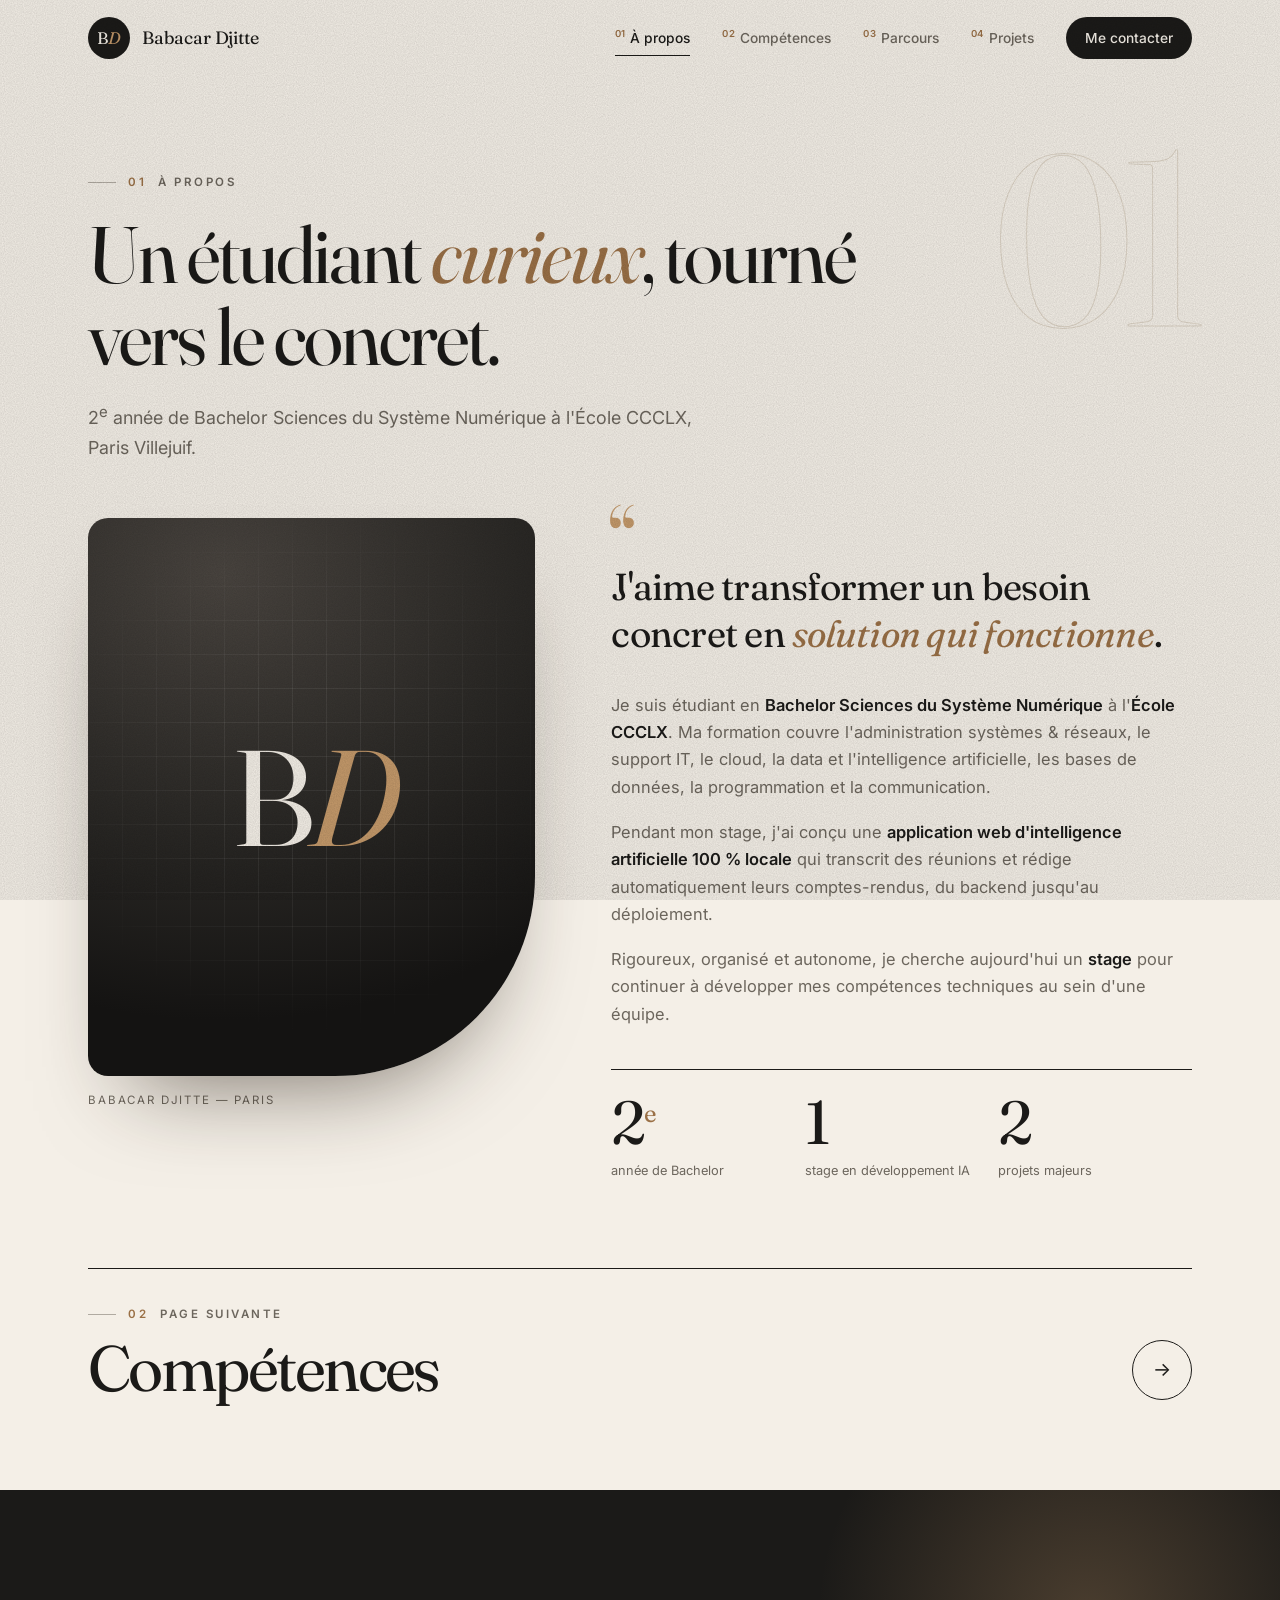
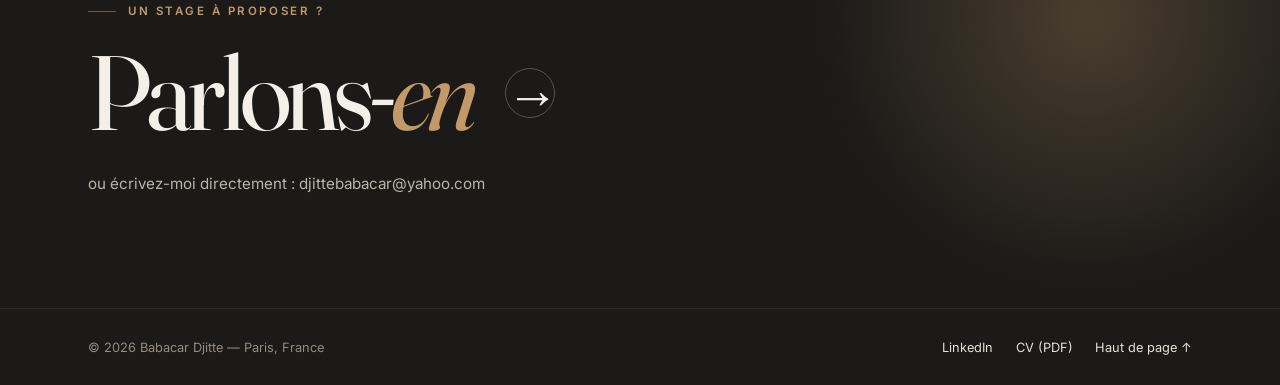
==== commit 87b7de0b: "Formation : ajoute le cloud, la data et l'IA Co-Authored-By: Claude Opus 5.5 <noreply@anthropic.com>" ====
--- a/apropos.html
+++ b/apropos.html
@@ -67,8 +67,8 @@
           <div class="prose reveal" data-d="1">
             <p>
               Je suis étudiant en <strong>Bachelor Sciences du Système Numérique</strong> à l'<strong>École CCCLX</strong>.
-              Ma formation couvre l'administration systèmes &amp; réseaux, le support IT, les bases de données,
-              la programmation et la communication.
+              Ma formation couvre l'administration systèmes &amp; réseaux, le support IT, le cloud, la data et l'intelligence artificielle,
+              les bases de données, la programmation et la communication.
             </p>
             <p>
               Pendant mon stage, j'ai conçu une <strong>application web d'intelligence artificielle 100&nbsp;% locale</strong>
@@ -82,7 +82,7 @@
           <div class="stats reveal" data-d="2">
             <div><strong>2<sup>e</sup></strong><span>année de Bachelor</span></div>
             <div><strong data-count="1">1</strong><span>stage en développement IA</span></div>
-            <div><strong data-count="2">2</strong><span>projets majeurs</span></div>
+            <div><strong data-count="3">3</strong><span>projets majeurs</span></div>
           </div>
         </div>
       </div>
--- a/style.css
+++ b/style.css
@@ -607,3 +607,20 @@
   *, *::before, *::after { animation: none !important; transition: none !important; }
   .js .reveal { opacity: 1; transform: none; }
 }
+
+/* ---------- Statut d'un projet ---------- */
+.status {
+  display: inline-flex; align-items: center; gap: .6rem; align-self: flex-start;
+  padding: .45rem .95rem .45rem .8rem; border-radius: 999px;
+  background: #f6ead7; border: 1px solid #e6cfa9;
+  font-size: .8rem !important; font-weight: 500; color: var(--ink) !important;
+}
+.dot-amber { background: #d08a2c; animation: pulse-amber 2.2s infinite; }
+@keyframes pulse-amber {
+  0% { box-shadow: 0 0 0 0 rgba(208, 138, 44, .45); }
+  70%, 100% { box-shadow: 0 0 0 8px rgba(208, 138, 44, 0); }
+}
+@media (max-width: 560px) {
+  .project-meta { flex-wrap: wrap; gap: .2rem 1rem; letter-spacing: .12em; font-size: .66rem; }
+}
+.status-done { background: #e4efe6; border-color: #bfd8c4; }
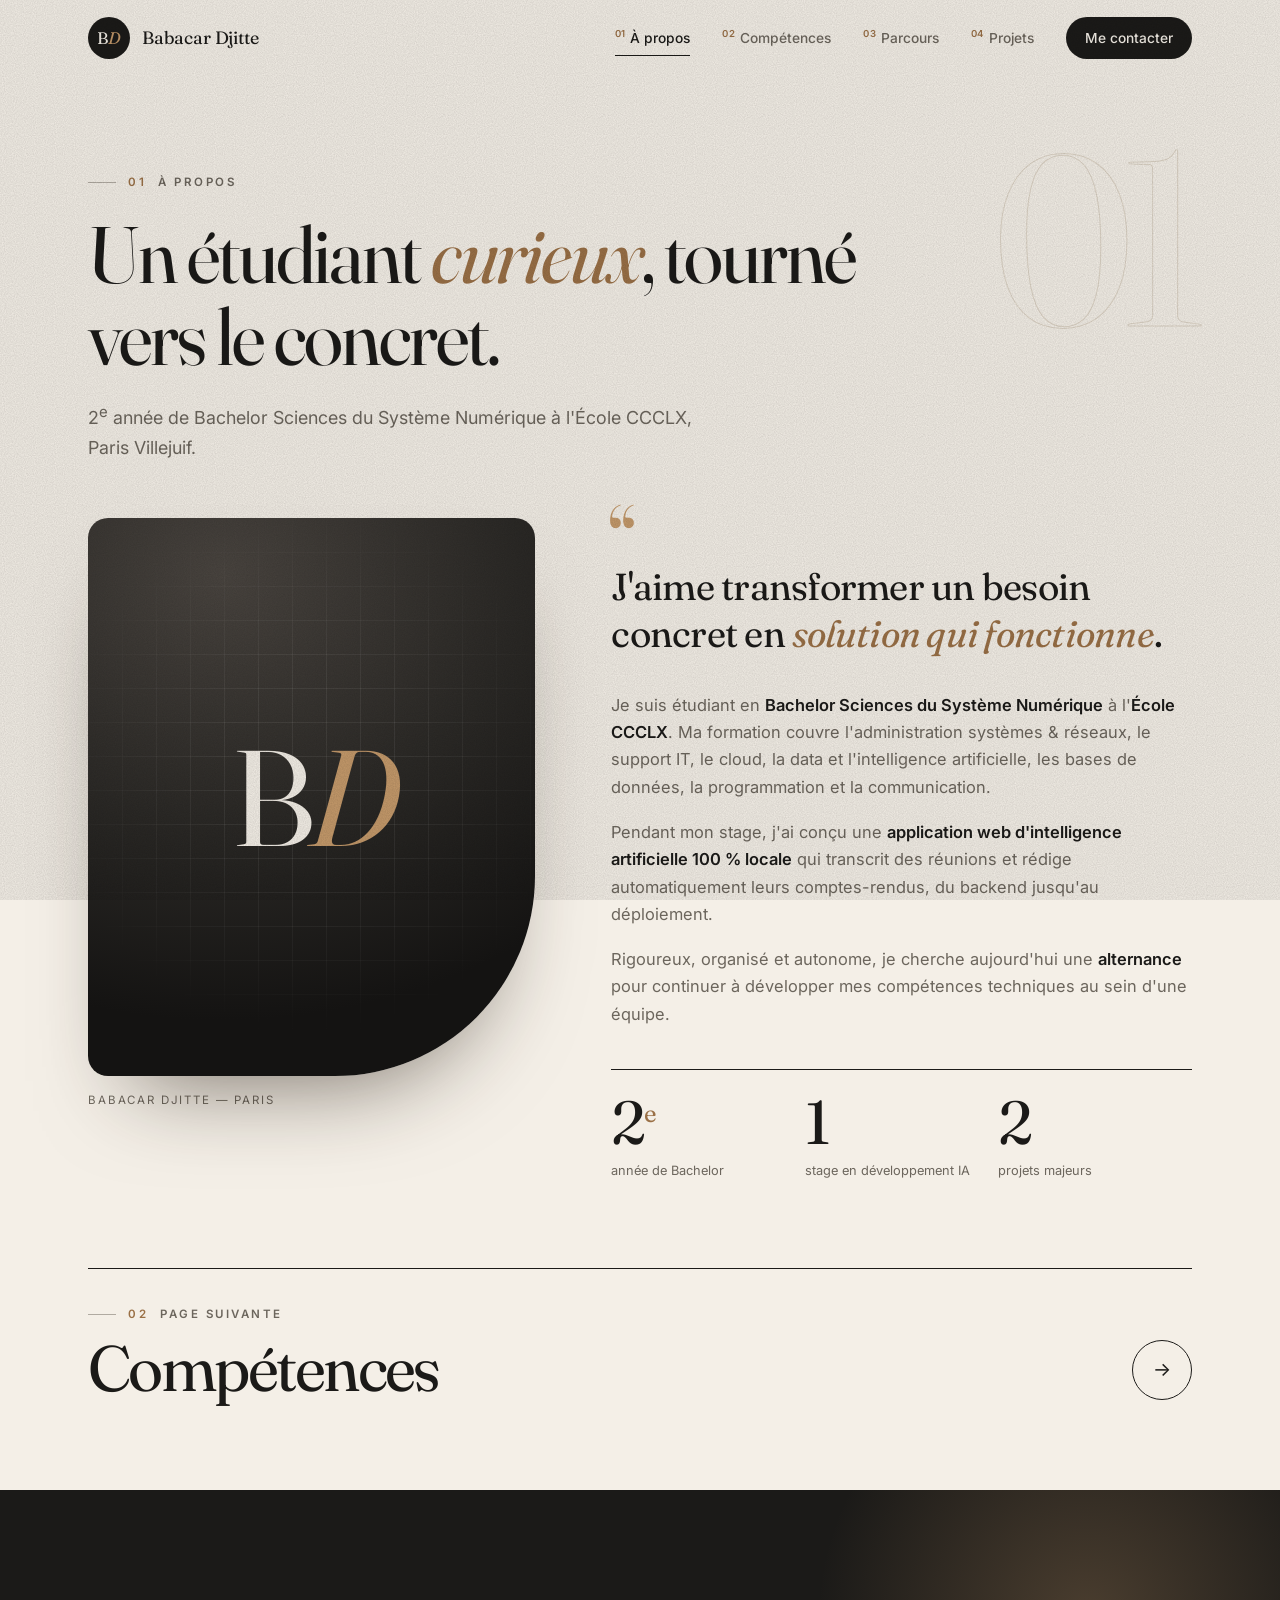
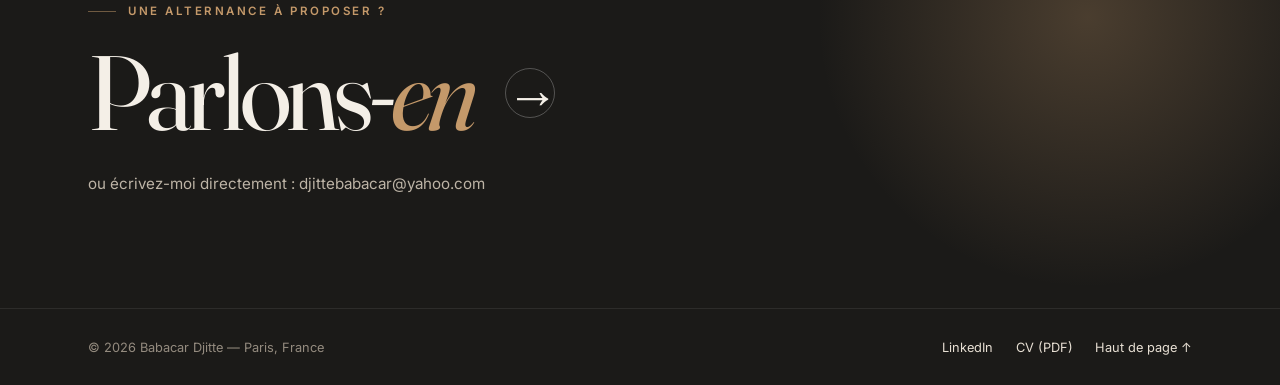
==== commit e91849c4: "Recherche d'alternance au lieu de stage Badges, appels à l'action, page Contact, textes de partage e" ====
--- a/apropos.html
+++ b/apropos.html
@@ -75,7 +75,7 @@
               qui transcrit des réunions et rédige automatiquement leurs comptes-rendus, du backend jusqu'au déploiement.
             </p>
             <p>
-              Rigoureux, organisé et autonome, je cherche aujourd'hui un <strong>stage</strong> pour continuer à
+              Rigoureux, organisé et autonome, je cherche aujourd'hui une <strong>alternance</strong> pour continuer à
               développer mes compétences techniques au sein d'une équipe.
             </p>
           </div>
@@ -96,7 +96,7 @@
 
   <section class="cta-band">
     <div class="wrap">
-      <p class="kicker">Un stage à proposer ?</p>
+      <p class="kicker">Une alternance à proposer ?</p>
       <a href="contact.html" class="cta-big"><span>Parlons-<em>en</em></span> <i>→</i></a>
       <p class="mail">ou écrivez-moi directement : <a class="u" href="mailto:djittebabacar@yahoo.com">djittebabacar@yahoo.com</a></p>
     </div>
